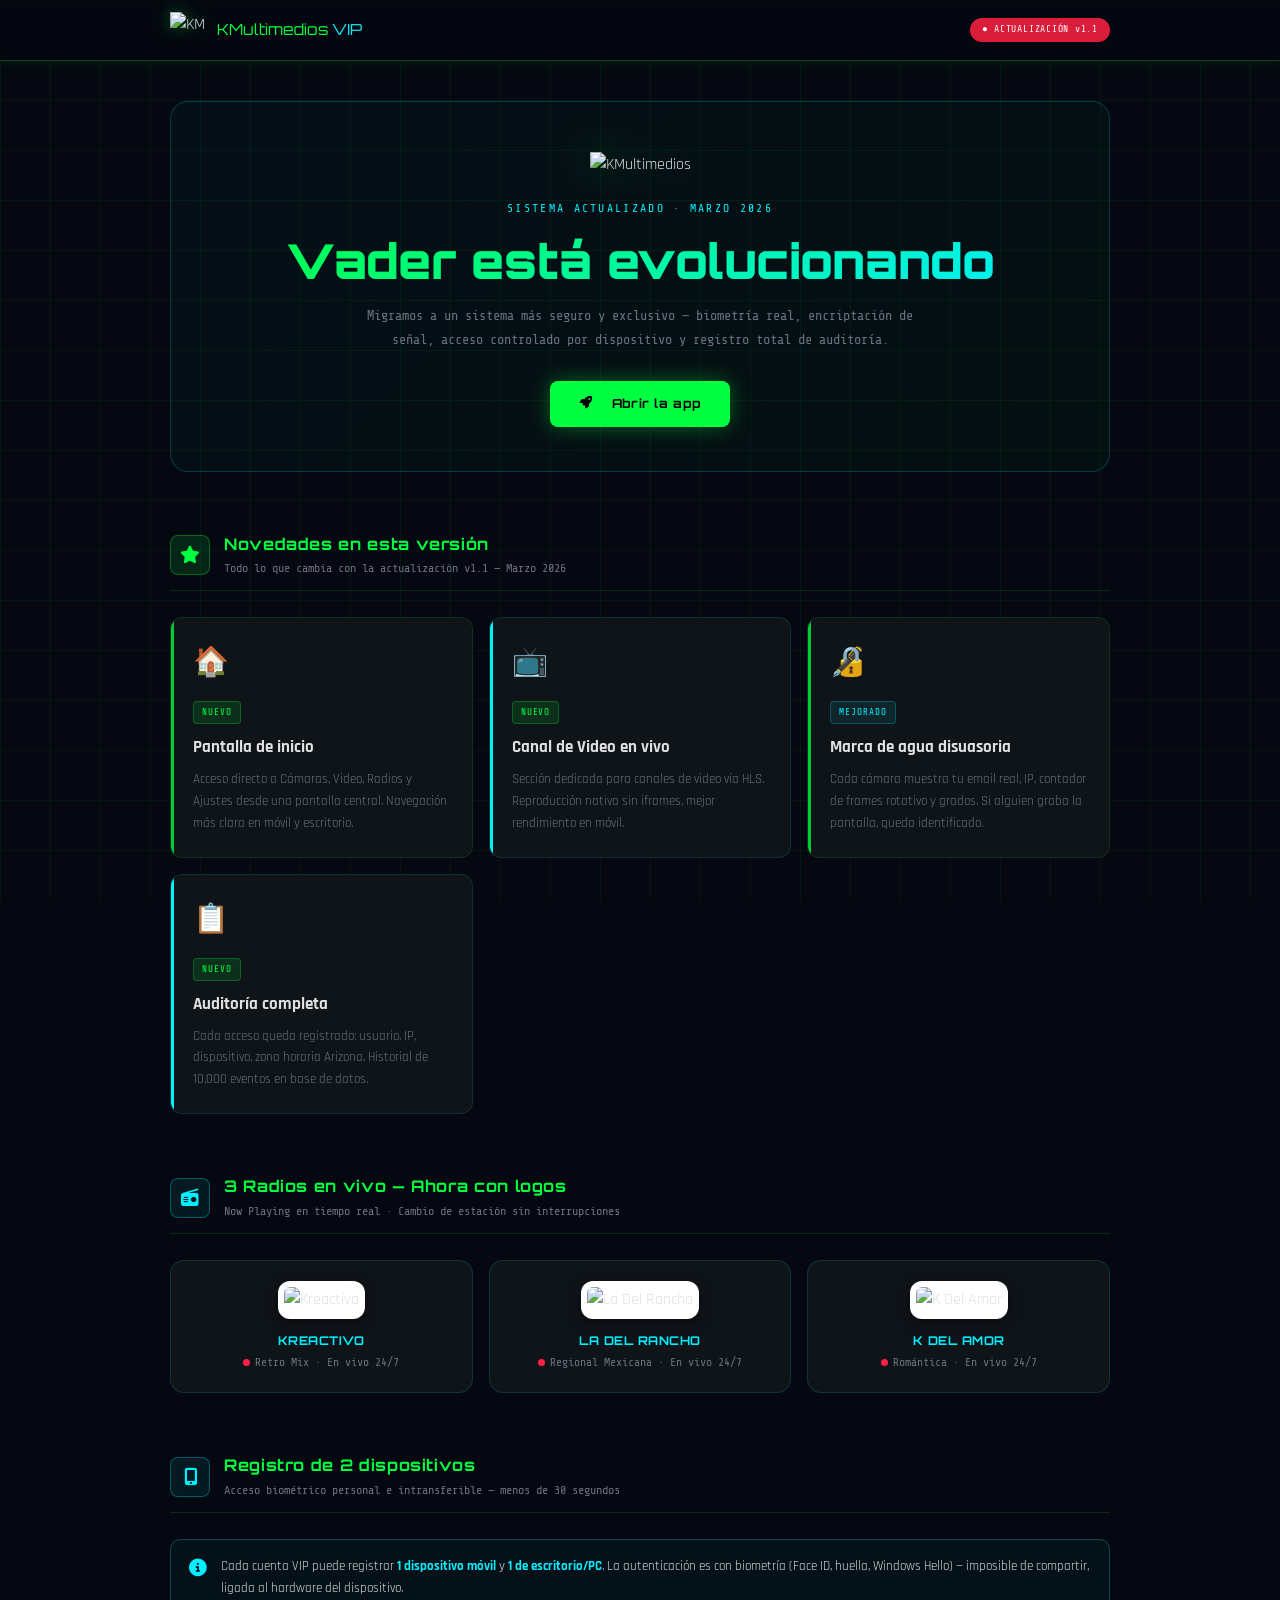
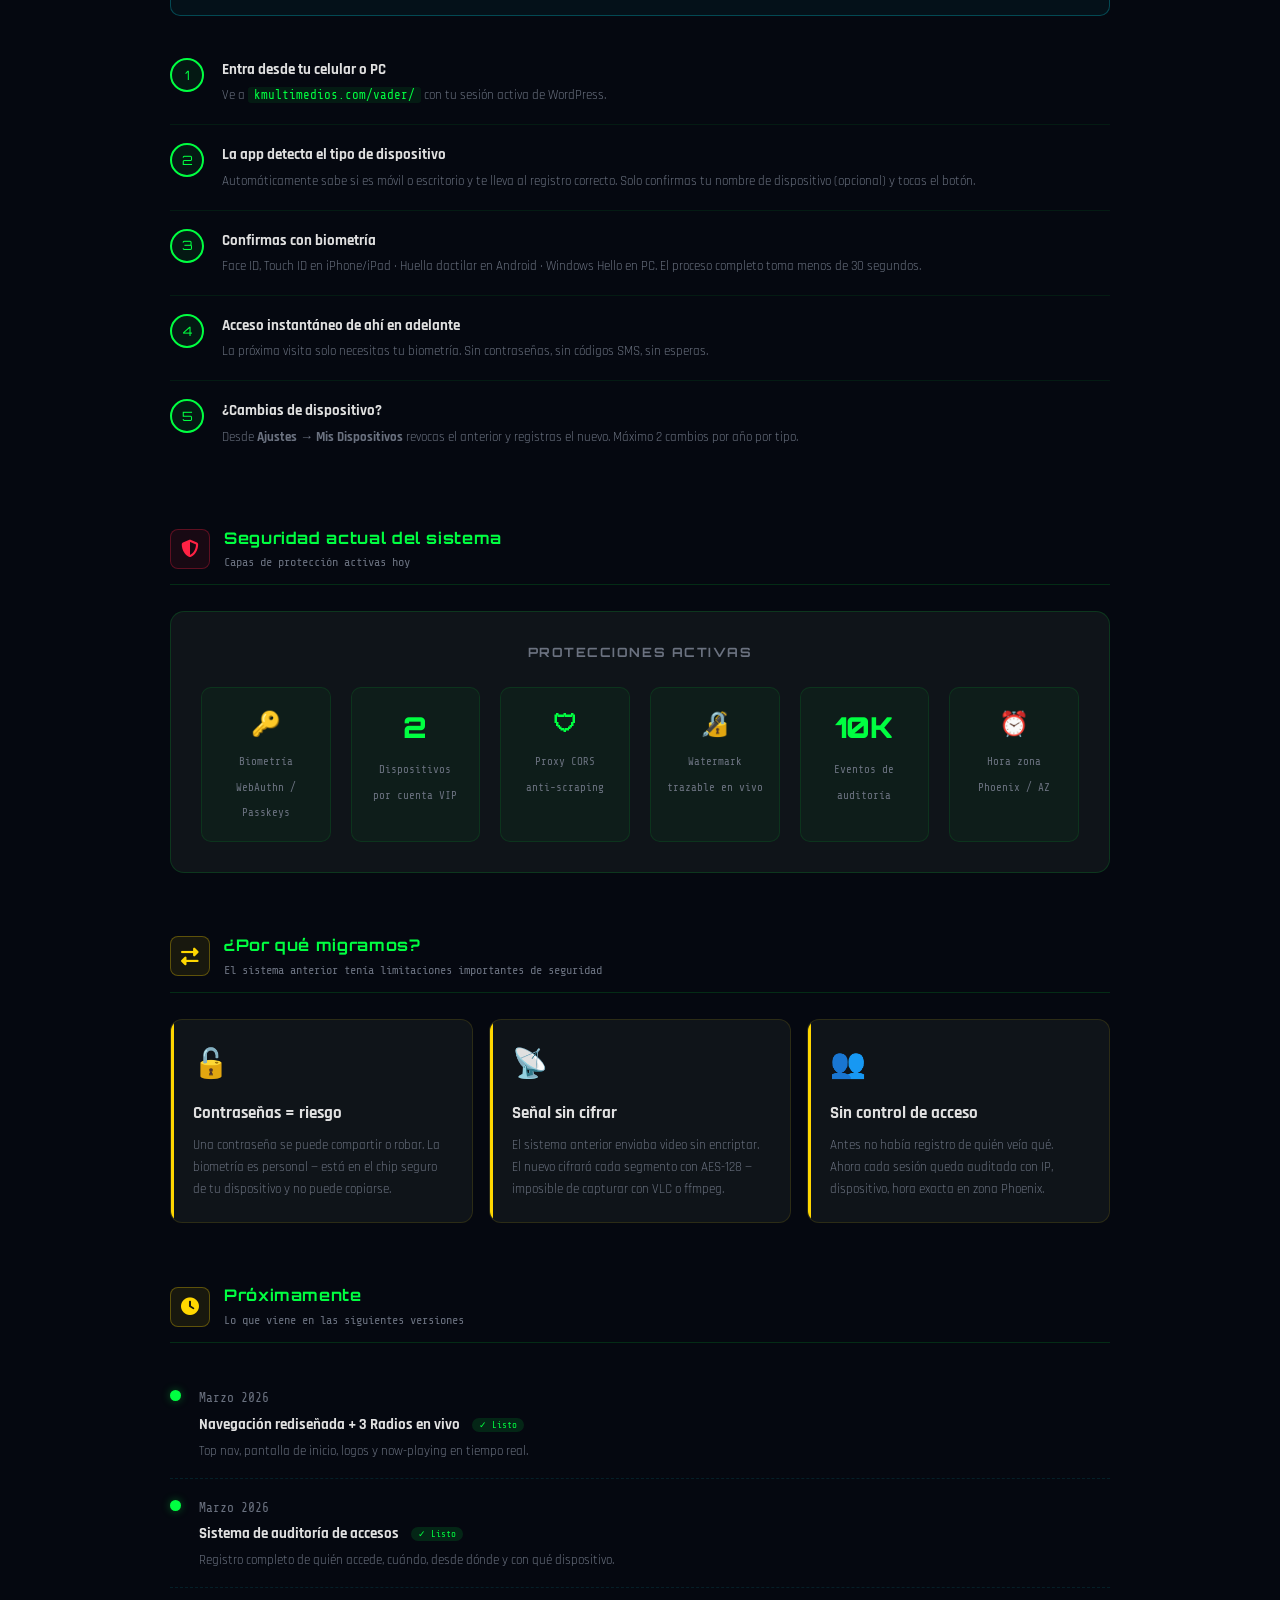
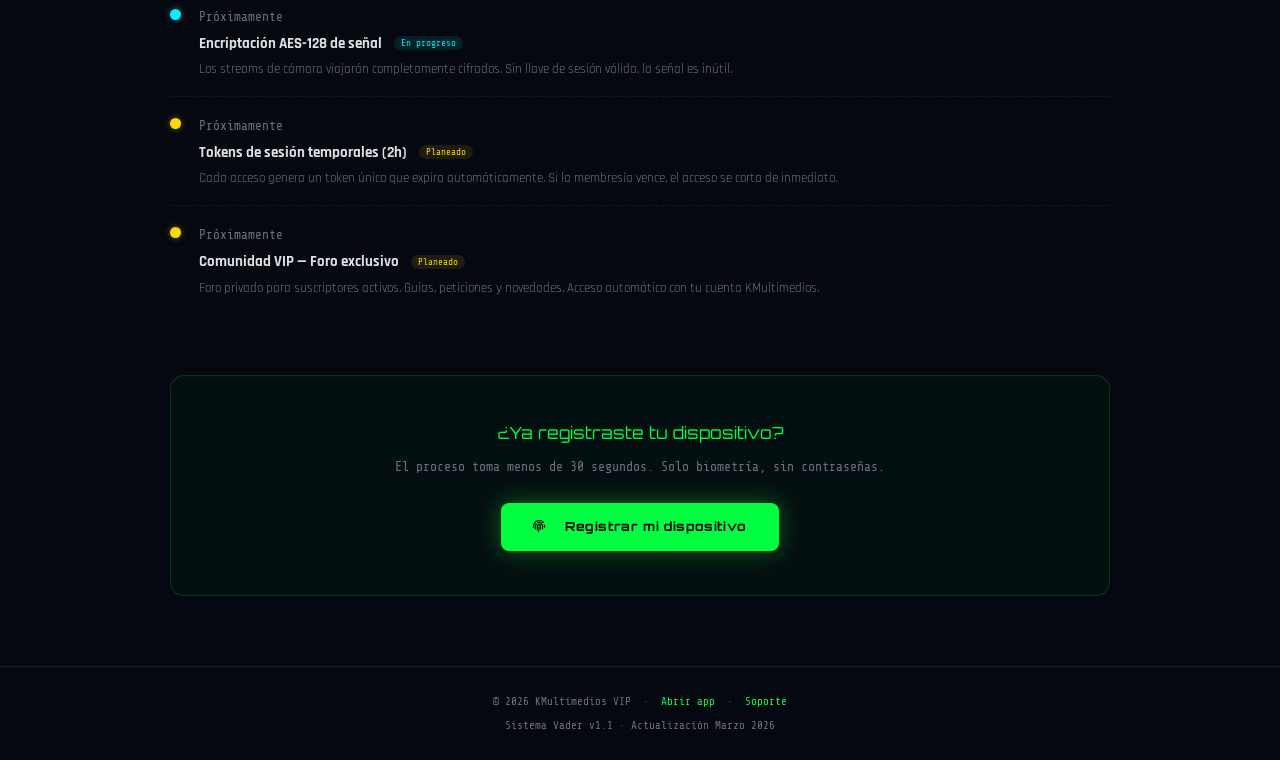
==== vader/novedades.html @ 59bc8af6 "Add: página de novedades Vader v1.1 con imágenes y timeline Co-Authored-By: Claude Sonnet 4.6 <norep" ====
<!DOCTYPE html>
<html lang="es">
<head>
  <meta charset="UTF-8">
  <meta name="viewport" content="width=device-width, initial-scale=1.0">
  <title>Novedades · KMultimedios VIP</title>
  <meta name="robots" content="noindex">
  <link href="https://fonts.googleapis.com/css2?family=Rajdhani:wght@300;400;500;600;700&family=Share+Tech+Mono&family=Orbitron:wght@400;600;700;900&display=swap" rel="stylesheet">
  <link href="https://cdnjs.cloudflare.com/ajax/libs/font-awesome/6.5.0/css/all.min.css" rel="stylesheet">
  <style>
    :root {
      --green:#00ff41;--green-d:#00cc33;--cyan:#00f0ff;
      --red:#ff2244;--gold:#ffd700;
      --dark:#050810;--surface:#0f1419;--surface2:#1a1f2e;
      --text:#e0e0e0;--muted:#6b7280;
      --glow-g:rgba(0,255,65,.35);--glow-c:rgba(0,240,255,.35);
    }
    *{margin:0;padding:0;box-sizing:border-box}
    html{scroll-behavior:smooth}
    body{font-family:'Rajdhani',sans-serif;background:var(--dark);color:var(--text);overflow-x:hidden;line-height:1.6}

    .bg{position:fixed;inset:0;z-index:0;pointer-events:none}
    .bg__grid{position:absolute;inset:0;
      background-image:linear-gradient(rgba(0,255,65,.06) 1px,transparent 1px),
                       linear-gradient(90deg,rgba(0,255,65,.06) 1px,transparent 1px);
      background-size:50px 50px}
    .bg__scan{position:absolute;width:100%;height:2px;
      background:linear-gradient(transparent,var(--green),transparent);
      animation:scan 6s linear infinite}
    @keyframes scan{0%{top:-2px}100%{top:100vh}}

    /* HEADER */
    header{position:sticky;top:0;z-index:100;
      background:rgba(5,8,16,.96);backdrop-filter:blur(20px);
      border-bottom:1px solid rgba(0,255,65,.25);box-shadow:0 0 20px rgba(0,255,65,.1)}
    .header-inner{max-width:980px;margin:0 auto;padding:12px 20px;
      display:flex;align-items:center;gap:12px}
    .header-logo{height:36px;filter:drop-shadow(0 0 8px var(--glow-g))}
    .header-title{font-family:'Orbitron',monospace;font-size:.95rem;color:var(--green)}
    .header-badge{margin-left:auto;background:rgba(255,34,68,.85);color:#fff;
      font-family:'Share Tech Mono',monospace;font-size:.6rem;
      padding:4px 12px;border-radius:20px;letter-spacing:.08em;
      animation:pls 2s ease-in-out infinite}
    @keyframes pls{0%,100%{box-shadow:0 0 8px rgba(255,34,68,.5)}50%{box-shadow:0 0 18px rgba(255,34,68,.8)}}

    main{position:relative;z-index:1;max-width:980px;margin:0 auto;padding:40px 20px 70px}

    /* HERO */
    .hero{text-align:center;padding:50px 24px 44px;margin-bottom:60px;
      border:1px solid rgba(0,240,255,.2);border-radius:18px;
      background:linear-gradient(135deg,rgba(0,240,255,.03),rgba(0,255,65,.03));
      position:relative;overflow:hidden}
    .hero::before{content:'';position:absolute;top:0;left:-100%;width:100%;height:2px;
      background:linear-gradient(90deg,transparent,var(--cyan),transparent);
      animation:beam 3s linear infinite}
    @keyframes beam{to{left:100%}}
    .hero__logo{height:80px;filter:drop-shadow(0 0 20px var(--glow-g));margin-bottom:22px}
    .hero__kicker{font-family:'Share Tech Mono',monospace;font-size:.72rem;
      color:var(--cyan);letter-spacing:.2em;text-transform:uppercase;margin-bottom:14px}
    .hero__title{font-family:'Orbitron',monospace;font-size:clamp(1.8rem,5vw,3rem);
      font-weight:900;background:linear-gradient(135deg,var(--green),var(--cyan));
      -webkit-background-clip:text;-webkit-text-fill-color:transparent;
      background-clip:text;margin-bottom:14px;line-height:1.2}
    .hero__sub{font-family:'Share Tech Mono',monospace;font-size:.85rem;
      color:var(--muted);max-width:560px;margin:0 auto 28px;line-height:1.8}
    .hero__cta{display:inline-flex;align-items:center;gap:10px;
      background:var(--green);color:#000;
      font-family:'Orbitron',monospace;font-size:.78rem;font-weight:700;
      padding:13px 30px;border-radius:8px;text-decoration:none;letter-spacing:.05em;
      transition:all .2s;box-shadow:0 0 22px var(--glow-g)}
    .hero__cta:hover{background:var(--cyan);box-shadow:0 0 30px var(--glow-c);transform:translateY(-2px)}

    /* SECTION TITLE */
    .sh{display:flex;align-items:center;gap:14px;margin-bottom:26px;
      padding-bottom:12px;border-bottom:1px solid rgba(0,255,65,.15)}
    .sh__icon{width:40px;height:40px;border-radius:8px;display:flex;align-items:center;
      justify-content:center;font-size:1.1rem;flex-shrink:0}
    .i-g{background:rgba(0,255,65,.12);border:1px solid rgba(0,255,65,.3);color:var(--green)}
    .i-c{background:rgba(0,240,255,.08);border:1px solid rgba(0,240,255,.3);color:var(--cyan)}
    .i-d{background:rgba(255,215,0,.08);border:1px solid rgba(255,215,0,.3);color:var(--gold)}
    .i-r{background:rgba(255,34,68,.08);border:1px solid rgba(255,34,68,.3);color:var(--red)}
    .sh__info h2{font-family:'Orbitron',monospace;font-size:1rem;color:var(--green);letter-spacing:.04em}
    .sh__info p{font-size:.75rem;color:var(--muted);font-family:'Share Tech Mono',monospace;margin-top:2px}

    /* CARDS */
    .cards{display:grid;gap:16px;margin-bottom:60px}
    .c2{grid-template-columns:repeat(auto-fit,minmax(260px,1fr))}
    .c3{grid-template-columns:repeat(auto-fit,minmax(210px,1fr))}
    .card{background:var(--surface);border:1px solid rgba(0,255,65,.12);
      border-radius:12px;padding:22px;transition:all .2s;position:relative;overflow:hidden}
    .card:hover{border-color:rgba(0,255,65,.35);transform:translateY(-3px);box-shadow:0 8px 28px rgba(0,255,65,.08)}
    .card.c-cyan{border-color:rgba(0,240,255,.12)}
    .card.c-cyan:hover{border-color:rgba(0,240,255,.4);box-shadow:0 8px 28px rgba(0,240,255,.08)}
    .card.c-gold{border-color:rgba(255,215,0,.12)}
    .card.c-gold:hover{border-color:rgba(255,215,0,.4);box-shadow:0 8px 28px rgba(255,215,0,.06)}
    .card__bar{position:absolute;top:0;left:0;width:3px;height:100%;background:var(--green-d)}
    .c-cyan .card__bar{background:var(--cyan)}
    .c-gold .card__bar{background:var(--gold)}
    .card__img{width:56px;height:56px;border-radius:10px;object-fit:contain;
      background:#fff;padding:4px;margin-bottom:14px}
    .card__icon{font-size:1.8rem;margin-bottom:12px}
    .tag{display:inline-block;font-family:'Share Tech Mono',monospace;font-size:.58rem;
      letter-spacing:.1em;text-transform:uppercase;padding:3px 8px;border-radius:4px;margin-bottom:10px}
    .tag-n{background:rgba(0,255,65,.12);color:var(--green);border:1px solid rgba(0,255,65,.25)}
    .tag-u{background:rgba(0,240,255,.08);color:var(--cyan);border:1px solid rgba(0,240,255,.25)}
    .tag-s{background:rgba(255,215,0,.08);color:var(--gold);border:1px solid rgba(255,215,0,.25)}
    .card h3{font-size:1.05rem;font-weight:700;color:var(--text);margin-bottom:8px}
    .card p{font-size:.83rem;color:var(--muted);line-height:1.65}

    /* RADIOS SHOWCASE */
    .radio-showcase{display:grid;grid-template-columns:repeat(3,1fr);gap:16px;margin-bottom:60px}
    .radio-card{background:var(--surface);border:1px solid rgba(0,240,255,.15);
      border-radius:14px;padding:20px;text-align:center;transition:all .2s}
    .radio-card:hover{border-color:var(--cyan);box-shadow:0 0 24px rgba(0,240,255,.12);transform:translateY(-3px)}
    .radio-card img{width:80px;height:80px;border-radius:12px;object-fit:contain;
      background:#fff;padding:6px;margin-bottom:12px;
      box-shadow:0 4px 14px rgba(0,0,0,.4)}
    .radio-card h3{font-family:'Orbitron',monospace;font-size:.75rem;color:var(--cyan);
      letter-spacing:.04em;margin-bottom:4px}
    .radio-card p{font-size:.72rem;color:var(--muted);font-family:'Share Tech Mono',monospace}
    .radio-card .live-dot{display:inline-block;width:7px;height:7px;border-radius:50%;
      background:var(--red);margin-right:5px;animation:blink 1.2s infinite}
    @keyframes blink{0%,100%{opacity:1}50%{opacity:.3}}
    @media(max-width:500px){.radio-showcase{grid-template-columns:1fr}}

    /* DEVICE STEPS */
    .steps{display:flex;flex-direction:column;gap:0;margin-bottom:60px}
    .step{display:flex;gap:18px;padding:18px 0;border-bottom:1px solid rgba(0,255,65,.08)}
    .step:last-child{border-bottom:none}
    .step__num{width:34px;height:34px;border-radius:50%;border:2px solid var(--green);
      display:flex;align-items:center;justify-content:center;flex-shrink:0;
      font-family:'Orbitron',monospace;font-size:.8rem;color:var(--green);
      background:rgba(0,255,65,.07)}
    .step h4{font-size:.95rem;font-weight:700;color:var(--text);margin-bottom:3px}
    .step p{font-size:.82rem;color:var(--muted);line-height:1.6}
    .step code{font-family:'Share Tech Mono',monospace;font-size:.78rem;
      background:rgba(0,255,65,.08);color:var(--green);padding:1px 6px;border-radius:3px}

    /* SECURITY SCORE */
    .score{background:var(--surface);border:1px solid rgba(0,255,65,.15);
      border-radius:14px;padding:30px;margin-bottom:60px}
    .score h3{font-family:'Orbitron',monospace;font-size:.8rem;color:var(--muted);
      letter-spacing:.12em;text-transform:uppercase;text-align:center;margin-bottom:24px}
    .score-grid{display:grid;grid-template-columns:repeat(auto-fit,minmax(120px,1fr));gap:20px}
    .score-item{text-align:center;padding:16px 8px;border-radius:10px;
      background:rgba(0,255,65,.04);border:1px solid rgba(0,255,65,.1)}
    .score-item .num{font-family:'Orbitron',monospace;font-size:1.8rem;
      font-weight:900;color:var(--green);display:block;margin-bottom:6px}
    .score-item .lbl{font-size:.68rem;color:var(--muted);font-family:'Share Tech Mono',monospace;line-height:1.5}

    /* TIMELINE */
    .timeline{margin-bottom:60px}
    .tl{display:flex;gap:18px;padding:16px 0;border-bottom:1px dashed rgba(0,240,255,.1)}
    .tl:last-child{border-bottom:none}
    .tl-dot{width:11px;height:11px;border-radius:50%;flex-shrink:0;margin-top:5px}
    .dot-done{background:var(--green);box-shadow:0 0 8px var(--glow-g)}
    .dot-wip{background:var(--cyan);box-shadow:0 0 8px var(--glow-c)}
    .dot-plan{background:var(--gold);box-shadow:0 0 6px rgba(255,215,0,.4)}
    .dot-fut{background:var(--muted);opacity:.35}
    .tl-date{font-family:'Share Tech Mono',monospace;font-size:.63rem;color:var(--muted);margin-bottom:3px}
    .tl-body h4{font-size:.95rem;font-weight:700;color:var(--text);margin-bottom:3px;display:inline}
    .tl-body p{font-size:.8rem;color:var(--muted);line-height:1.55;margin-top:4px}
    .tl-st{font-family:'Share Tech Mono',monospace;font-size:.58rem;padding:2px 7px;
      border-radius:10px;margin-left:8px;vertical-align:middle}
    .st-done{background:rgba(0,255,65,.12);color:var(--green)}
    .st-wip{background:rgba(0,240,255,.1);color:var(--cyan)}
    .st-plan{background:rgba(255,215,0,.1);color:var(--gold)}

    /* ALERT */
    .alert{display:flex;gap:14px;padding:16px 18px;border-radius:10px;margin-bottom:24px;
      border:1px solid rgba(0,240,255,.25);background:rgba(0,240,255,.04)}
    .alert i{color:var(--cyan);font-size:1.1rem;flex-shrink:0;margin-top:3px}
    .alert p{font-size:.84rem;color:var(--text);line-height:1.6}
    .alert strong{color:var(--cyan)}

    /* CTA BOX */
    .cta-box{text-align:center;padding:44px 24px;
      background:rgba(0,255,65,.03);border:1px solid rgba(0,255,65,.18);border-radius:14px}
    .cta-box p{font-family:'Orbitron',monospace;font-size:1.05rem;color:var(--green);margin-bottom:10px}
    .cta-box .sub{font-size:.85rem;color:var(--muted);margin-bottom:26px;
      font-family:'Share Tech Mono',monospace;font-size:.82rem}
    .btn-cta{display:inline-flex;align-items:center;gap:10px;
      background:var(--green);color:#000;font-family:'Orbitron',monospace;
      font-size:.78rem;font-weight:700;padding:14px 32px;border-radius:8px;
      text-decoration:none;letter-spacing:.05em;
      box-shadow:0 0 25px var(--glow-g);transition:all .2s}
    .btn-cta:hover{background:var(--cyan);box-shadow:0 0 30px var(--glow-c);transform:translateY(-2px)}

    footer{position:relative;z-index:1;border-top:1px solid rgba(0,255,65,.12);
      padding:26px 20px;text-align:center}
    footer p{font-family:'Share Tech Mono',monospace;font-size:.68rem;color:var(--muted)}
    footer a{color:var(--green);text-decoration:none}
    footer a:hover{color:var(--cyan)}

    @media(max-width:600px){
      .hero__logo{height:60px}
      .score-grid{grid-template-columns:repeat(2,1fr)}
    }
  </style>
</head>
<body>

<div class="bg"><div class="bg__grid"></div><div class="bg__scan"></div></div>

<header>
  <div class="header-inner">
    <img src="https://kmultimedios.com/logosk/kmultimedios.png" alt="KM" class="header-logo">
    <span class="header-title">KMultimedios <span style="color:var(--cyan)">VIP</span></span>
    <span class="header-badge">● ACTUALIZACIÓN v1.1</span>
  </div>
</header>

<main>

  <!-- HERO -->
  <section class="hero">
    <img src="https://kmultimedios.com/logosk/kmultimedios.png" alt="KMultimedios" class="hero__logo">
    <p class="hero__kicker">Sistema actualizado · Marzo 2026</p>
    <h1 class="hero__title">Vader está evolucionando</h1>
    <p class="hero__sub">
      Migramos a un sistema más seguro y exclusivo — biometría real, encriptación de señal,
      acceso controlado por dispositivo y registro total de auditoría.
    </p>
    <a href="/vader/" class="hero__cta">
      <i class="fas fa-rocket"></i>&nbsp; Abrir la app
    </a>
  </section>

  <!-- QUÉ HAY NUEVO -->
  <div class="sh">
    <div class="sh__icon i-g"><i class="fas fa-star"></i></div>
    <div class="sh__info">
      <h2>Novedades en esta versión</h2>
      <p>Todo lo que cambia con la actualización v1.1 — Marzo 2026</p>
    </div>
  </div>

  <div class="cards c2">
    <div class="card">
      <div class="card__bar"></div>
      <div class="card__icon">🏠</div>
      <span class="tag tag-n">Nuevo</span>
      <h3>Pantalla de inicio</h3>
      <p>Acceso directo a Cámaras, Video, Radios y Ajustes desde una pantalla central. Navegación más clara en móvil y escritorio.</p>
    </div>
    <div class="card c-cyan">
      <div class="card__bar"></div>
      <div class="card__icon">📺</div>
      <span class="tag tag-n">Nuevo</span>
      <h3>Canal de Video en vivo</h3>
      <p>Sección dedicada para canales de video vía HLS. Reproducción nativa sin iframes, mejor rendimiento en móvil.</p>
    </div>
    <div class="card">
      <div class="card__bar"></div>
      <div class="card__icon">🔏</div>
      <span class="tag tag-u">Mejorado</span>
      <h3>Marca de agua disuasoria</h3>
      <p>Cada cámara muestra tu email real, IP, contador de frames rotativo y grados. Si alguien graba la pantalla, queda identificado.</p>
    </div>
    <div class="card c-cyan">
      <div class="card__bar"></div>
      <div class="card__icon">📋</div>
      <span class="tag tag-n">Nuevo</span>
      <h3>Auditoría completa</h3>
      <p>Cada acceso queda registrado: usuario, IP, dispositivo, zona horaria Arizona. Historial de 10,000 eventos en base de datos.</p>
    </div>
  </div>

  <!-- RADIOS -->
  <div class="sh">
    <div class="sh__icon i-c"><i class="fas fa-radio"></i></div>
    <div class="sh__info">
      <h2>3 Radios en vivo — Ahora con logos</h2>
      <p>Now Playing en tiempo real · Cambio de estación sin interrupciones</p>
    </div>
  </div>

  <div class="radio-showcase">
    <div class="radio-card">
      <img src="https://kmultimedios.com/logosk/kreactivo.png" alt="Kreactivo">
      <h3>KREACTIVO</h3>
      <p><span class="live-dot"></span>Retro Mix · En vivo 24/7</p>
    </div>
    <div class="radio-card">
      <img src="https://kmultimedios.com/logosk/ladelrancho.png" alt="La Del Rancho">
      <h3>LA DEL RANCHO</h3>
      <p><span class="live-dot"></span>Regional Mexicana · En vivo 24/7</p>
    </div>
    <div class="radio-card">
      <img src="https://kmultimedios.com/logosk/kdelamor.png" alt="K Del Amor">
      <h3>K DEL AMOR</h3>
      <p><span class="live-dot"></span>Romántica · En vivo 24/7</p>
    </div>
  </div>

  <!-- DISPOSITIVOS -->
  <div class="sh">
    <div class="sh__icon i-c"><i class="fas fa-mobile-alt"></i></div>
    <div class="sh__info">
      <h2>Registro de 2 dispositivos</h2>
      <p>Acceso biométrico personal e intransferible — menos de 30 segundos</p>
    </div>
  </div>

  <div class="alert">
    <i class="fas fa-info-circle"></i>
    <p>Cada cuenta VIP puede registrar <strong>1 dispositivo móvil</strong> y <strong>1 de escritorio/PC</strong>. La autenticación es con biometría (Face ID, huella, Windows Hello) — imposible de compartir, ligada al hardware del dispositivo.</p>
  </div>

  <div class="steps">
    <div class="step">
      <div class="step__num">1</div>
      <div>
        <h4>Entra desde tu celular o PC</h4>
        <p>Ve a <code>kmultimedios.com/vader/</code> con tu sesión activa de WordPress.</p>
      </div>
    </div>
    <div class="step">
      <div class="step__num">2</div>
      <div>
        <h4>La app detecta el tipo de dispositivo</h4>
        <p>Automáticamente sabe si es móvil o escritorio y te lleva al registro correcto. Solo confirmas tu nombre de dispositivo (opcional) y tocas el botón.</p>
      </div>
    </div>
    <div class="step">
      <div class="step__num">3</div>
      <div>
        <h4>Confirmas con biometría</h4>
        <p>Face ID, Touch ID en iPhone/iPad · Huella dactilar en Android · Windows Hello en PC. El proceso completo toma menos de 30 segundos.</p>
      </div>
    </div>
    <div class="step">
      <div class="step__num">4</div>
      <div>
        <h4>Acceso instantáneo de ahí en adelante</h4>
        <p>La próxima visita solo necesitas tu biometría. Sin contraseñas, sin códigos SMS, sin esperas.</p>
      </div>
    </div>
    <div class="step">
      <div class="step__num">5</div>
      <div>
        <h4>¿Cambias de dispositivo?</h4>
        <p>Desde <strong>Ajustes → Mis Dispositivos</strong> revocas el anterior y registras el nuevo. Máximo 2 cambios por año por tipo.</p>
      </div>
    </div>
  </div>

  <!-- SEGURIDAD -->
  <div class="sh">
    <div class="sh__icon i-r"><i class="fas fa-shield-alt"></i></div>
    <div class="sh__info">
      <h2>Seguridad actual del sistema</h2>
      <p>Capas de protección activas hoy</p>
    </div>
  </div>

  <div class="score">
    <h3>Protecciones activas</h3>
    <div class="score-grid">
      <div class="score-item">
        <span class="num" style="font-size:1.5rem">🔑</span>
        <span class="lbl">Biometría<br>WebAuthn / Passkeys</span>
      </div>
      <div class="score-item">
        <span class="num">2</span>
        <span class="lbl">Dispositivos<br>por cuenta VIP</span>
      </div>
      <div class="score-item">
        <span class="num" style="font-size:1.5rem">🛡</span>
        <span class="lbl">Proxy CORS<br>anti-scraping</span>
      </div>
      <div class="score-item">
        <span class="num" style="font-size:1.5rem">🔏</span>
        <span class="lbl">Watermark<br>trazable en vivo</span>
      </div>
      <div class="score-item">
        <span class="num">10K</span>
        <span class="lbl">Eventos de<br>auditoría</span>
      </div>
      <div class="score-item">
        <span class="num" style="font-size:1.5rem">⏰</span>
        <span class="lbl">Hora zona<br>Phoenix / AZ</span>
      </div>
    </div>
  </div>

  <!-- POR QUÉ MIGRAMOS -->
  <div class="sh">
    <div class="sh__icon i-d"><i class="fas fa-exchange-alt"></i></div>
    <div class="sh__info">
      <h2>¿Por qué migramos?</h2>
      <p>El sistema anterior tenía limitaciones importantes de seguridad</p>
    </div>
  </div>

  <div class="cards c3">
    <div class="card c-gold">
      <div class="card__bar"></div>
      <div class="card__icon">🔓</div>
      <h3>Contraseñas = riesgo</h3>
      <p>Una contraseña se puede compartir o robar. La biometría es personal — está en el chip seguro de tu dispositivo y no puede copiarse.</p>
    </div>
    <div class="card c-gold">
      <div class="card__bar"></div>
      <div class="card__icon">📡</div>
      <h3>Señal sin cifrar</h3>
      <p>El sistema anterior enviaba video sin encriptar. El nuevo cifrará cada segmento con AES-128 — imposible de capturar con VLC o ffmpeg.</p>
    </div>
    <div class="card c-gold">
      <div class="card__bar"></div>
      <div class="card__icon">👥</div>
      <h3>Sin control de acceso</h3>
      <p>Antes no había registro de quién veía qué. Ahora cada sesión queda auditada con IP, dispositivo, hora exacta en zona Phoenix.</p>
    </div>
  </div>

  <!-- PRÓXIMAMENTE -->
  <div class="sh">
    <div class="sh__icon i-d"><i class="fas fa-clock"></i></div>
    <div class="sh__info">
      <h2>Próximamente</h2>
      <p>Lo que viene en las siguientes versiones</p>
    </div>
  </div>

  <div class="timeline">
    <div class="tl">
      <div class="tl-dot dot-done"></div>
      <div class="tl-body">
        <p class="tl-date">Marzo 2026</p>
        <h4>Navegación rediseñada + 3 Radios en vivo</h4>
        <span class="tl-st st-done">✓ Listo</span>
        <p>Top nav, pantalla de inicio, logos y now-playing en tiempo real.</p>
      </div>
    </div>
    <div class="tl">
      <div class="tl-dot dot-done"></div>
      <div class="tl-body">
        <p class="tl-date">Marzo 2026</p>
        <h4>Sistema de auditoría de accesos</h4>
        <span class="tl-st st-done">✓ Listo</span>
        <p>Registro completo de quién accede, cuándo, desde dónde y con qué dispositivo.</p>
      </div>
    </div>
    <div class="tl">
      <div class="tl-dot dot-wip"></div>
      <div class="tl-body">
        <p class="tl-date">Próximamente</p>
        <h4>Encriptación AES-128 de señal</h4>
        <span class="tl-st st-wip">En progreso</span>
        <p>Los streams de cámara viajarán completamente cifrados. Sin llave de sesión válida, la señal es inútil.</p>
      </div>
    </div>
    <div class="tl">
      <div class="tl-dot dot-plan"></div>
      <div class="tl-body">
        <p class="tl-date">Próximamente</p>
        <h4>Tokens de sesión temporales (2h)</h4>
        <span class="tl-st st-plan">Planeado</span>
        <p>Cada acceso genera un token único que expira automáticamente. Si la membresía vence, el acceso se corta de inmediato.</p>
      </div>
    </div>
    <div class="tl">
      <div class="tl-dot dot-plan"></div>
      <div class="tl-body">
        <p class="tl-date">Próximamente</p>
        <h4>Comunidad VIP — Foro exclusivo</h4>
        <span class="tl-st st-plan">Planeado</span>
        <p>Foro privado para suscriptores activos. Guías, peticiones y novedades. Acceso automático con tu cuenta KMultimedios.</p>
      </div>
    </div>
  </div>

  <!-- CTA -->
  <div class="cta-box">
    <p>¿Ya registraste tu dispositivo?</p>
    <p class="sub">El proceso toma menos de 30 segundos. Solo biometría, sin contraseñas.</p>
    <a href="/vader/" class="btn-cta">
      <i class="fas fa-fingerprint"></i>&nbsp; Registrar mi dispositivo
    </a>
  </div>

</main>

<footer>
  <p>© 2026 KMultimedios VIP &nbsp;·&nbsp; <a href="/vader/">Abrir app</a> &nbsp;·&nbsp; <a href="https://kmultimedios.com/contacto/">Soporte</a></p>
  <p style="margin-top:6px">Sistema Vader v1.1 · Actualización Marzo 2026</p>
</footer>

</body>
</html>
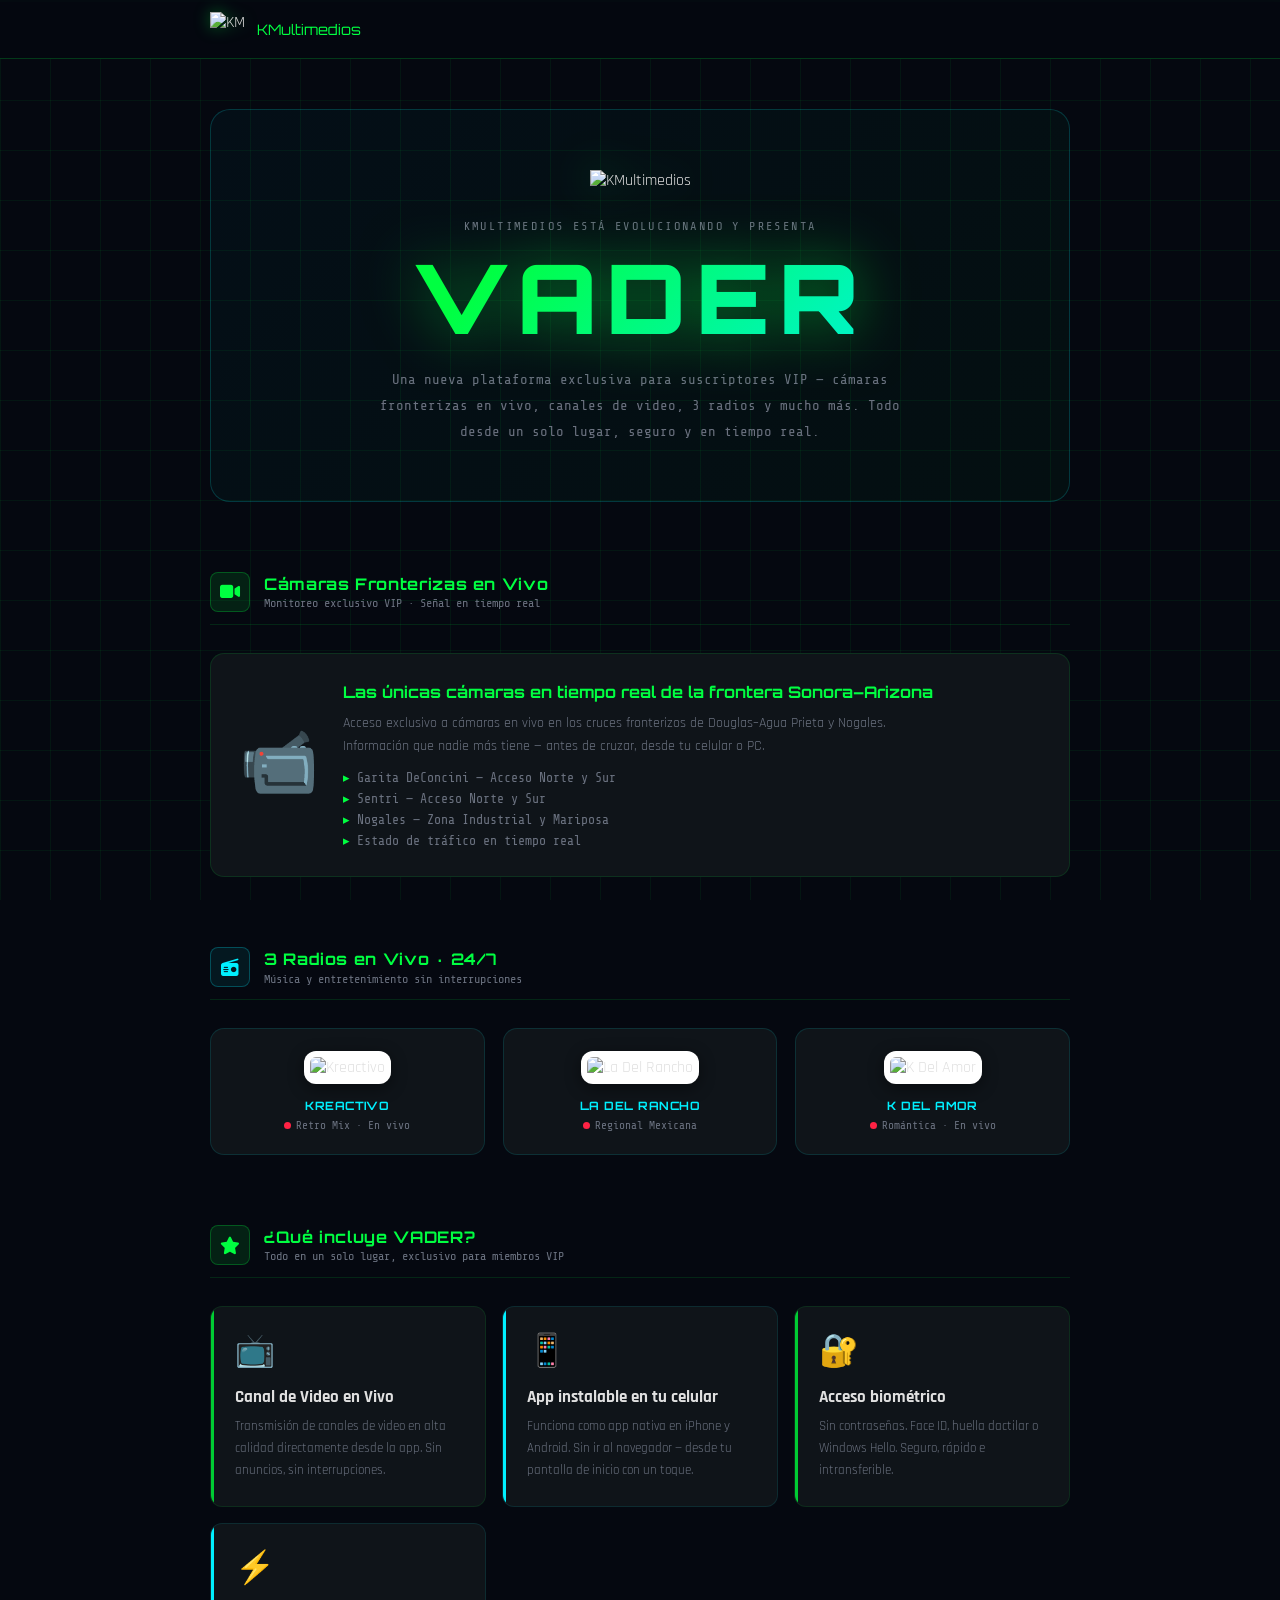
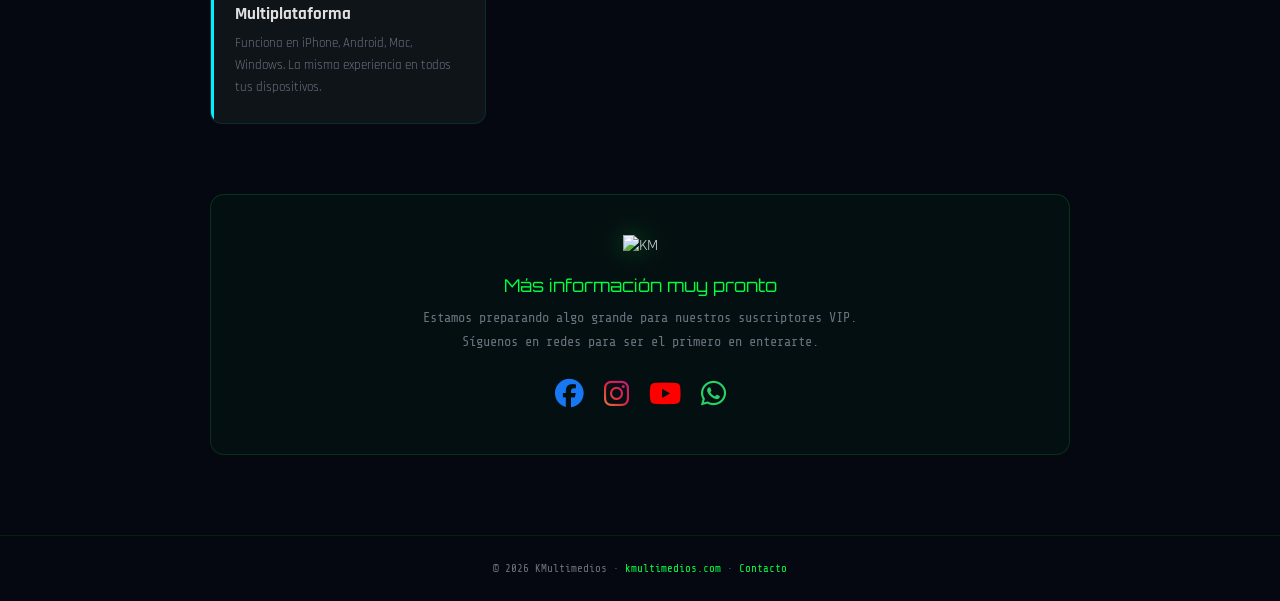
==== commit fcb0c51a: "Update novedades: teaser público sin próximamente ni registro Co-Authored-By: Claude Sonnet 4.6 <nor" ====
--- a/vader/novedades.html
+++ b/vader/novedades.html
@@ -3,22 +3,21 @@
 <head>
   <meta charset="UTF-8">
   <meta name="viewport" content="width=device-width, initial-scale=1.0">
-  <title>Novedades · KMultimedios VIP</title>
+  <title>KMultimedios presenta VADER</title>
   <meta name="robots" content="noindex">
-  <link href="https://fonts.googleapis.com/css2?family=Rajdhani:wght@300;400;500;600;700&family=Share+Tech+Mono&family=Orbitron:wght@400;600;700;900&display=swap" rel="stylesheet">
+  <link href="https://fonts.googleapis.com/css2?family=Rajdhani:wght@400;600;700&family=Share+Tech+Mono&family=Orbitron:wght@400;600;700;900&display=swap" rel="stylesheet">
   <link href="https://cdnjs.cloudflare.com/ajax/libs/font-awesome/6.5.0/css/all.min.css" rel="stylesheet">
   <style>
-    :root {
+    :root{
       --green:#00ff41;--green-d:#00cc33;--cyan:#00f0ff;
-      --red:#ff2244;--gold:#ffd700;
-      --dark:#050810;--surface:#0f1419;--surface2:#1a1f2e;
-      --text:#e0e0e0;--muted:#6b7280;
+      --dark:#050810;--surface:#0f1419;--text:#e0e0e0;--muted:#6b7280;
       --glow-g:rgba(0,255,65,.35);--glow-c:rgba(0,240,255,.35);
     }
     *{margin:0;padding:0;box-sizing:border-box}
     html{scroll-behavior:smooth}
-    body{font-family:'Rajdhani',sans-serif;background:var(--dark);color:var(--text);overflow-x:hidden;line-height:1.6}
-
+    body{font-family:'Rajdhani',sans-serif;background:var(--dark);color:var(--text);overflow-x:hidden}
+
+    /* BG */
     .bg{position:fixed;inset:0;z-index:0;pointer-events:none}
     .bg__grid{position:absolute;inset:0;
       background-image:linear-gradient(rgba(0,255,65,.06) 1px,transparent 1px),
@@ -32,170 +31,97 @@
     /* HEADER */
     header{position:sticky;top:0;z-index:100;
       background:rgba(5,8,16,.96);backdrop-filter:blur(20px);
-      border-bottom:1px solid rgba(0,255,65,.25);box-shadow:0 0 20px rgba(0,255,65,.1)}
-    .header-inner{max-width:980px;margin:0 auto;padding:12px 20px;
+      border-bottom:1px solid rgba(0,255,65,.2)}
+    .header-inner{max-width:900px;margin:0 auto;padding:12px 20px;
       display:flex;align-items:center;gap:12px}
-    .header-logo{height:36px;filter:drop-shadow(0 0 8px var(--glow-g))}
-    .header-title{font-family:'Orbitron',monospace;font-size:.95rem;color:var(--green)}
-    .header-badge{margin-left:auto;background:rgba(255,34,68,.85);color:#fff;
-      font-family:'Share Tech Mono',monospace;font-size:.6rem;
-      padding:4px 12px;border-radius:20px;letter-spacing:.08em;
-      animation:pls 2s ease-in-out infinite}
-    @keyframes pls{0%,100%{box-shadow:0 0 8px rgba(255,34,68,.5)}50%{box-shadow:0 0 18px rgba(255,34,68,.8)}}
-
-    main{position:relative;z-index:1;max-width:980px;margin:0 auto;padding:40px 20px 70px}
+    .header-logo{height:34px;filter:drop-shadow(0 0 8px var(--glow-g))}
+    .header-name{font-family:'Orbitron',monospace;font-size:.9rem;color:var(--green)}
+
+    main{position:relative;z-index:1;max-width:900px;margin:0 auto;padding:50px 20px 80px}
 
     /* HERO */
-    .hero{text-align:center;padding:50px 24px 44px;margin-bottom:60px;
-      border:1px solid rgba(0,240,255,.2);border-radius:18px;
+    .hero{text-align:center;padding:60px 24px 56px;margin-bottom:70px;
+      border:1px solid rgba(0,240,255,.18);border-radius:20px;
       background:linear-gradient(135deg,rgba(0,240,255,.03),rgba(0,255,65,.03));
       position:relative;overflow:hidden}
     .hero::before{content:'';position:absolute;top:0;left:-100%;width:100%;height:2px;
       background:linear-gradient(90deg,transparent,var(--cyan),transparent);
-      animation:beam 3s linear infinite}
+      animation:beam 3.5s linear infinite}
     @keyframes beam{to{left:100%}}
-    .hero__logo{height:80px;filter:drop-shadow(0 0 20px var(--glow-g));margin-bottom:22px}
-    .hero__kicker{font-family:'Share Tech Mono',monospace;font-size:.72rem;
-      color:var(--cyan);letter-spacing:.2em;text-transform:uppercase;margin-bottom:14px}
-    .hero__title{font-family:'Orbitron',monospace;font-size:clamp(1.8rem,5vw,3rem);
-      font-weight:900;background:linear-gradient(135deg,var(--green),var(--cyan));
+    .hero__logo{height:90px;filter:drop-shadow(0 0 22px var(--glow-g));margin-bottom:28px}
+    .hero__pre{font-family:'Share Tech Mono',monospace;font-size:.75rem;
+      color:var(--muted);letter-spacing:.2em;text-transform:uppercase;margin-bottom:16px}
+    .hero__title{font-family:'Orbitron',monospace;font-size:clamp(1.6rem,5vw,2.8rem);
+      font-weight:900;color:var(--text);line-height:1.2;margin-bottom:10px}
+    .hero__vader{font-family:'Orbitron',monospace;font-size:clamp(3rem,10vw,6rem);
+      font-weight:900;background:linear-gradient(135deg,var(--green) 30%,var(--cyan));
       -webkit-background-clip:text;-webkit-text-fill-color:transparent;
-      background-clip:text;margin-bottom:14px;line-height:1.2}
-    .hero__sub{font-family:'Share Tech Mono',monospace;font-size:.85rem;
-      color:var(--muted);max-width:560px;margin:0 auto 28px;line-height:1.8}
-    .hero__cta{display:inline-flex;align-items:center;gap:10px;
-      background:var(--green);color:#000;
-      font-family:'Orbitron',monospace;font-size:.78rem;font-weight:700;
-      padding:13px 30px;border-radius:8px;text-decoration:none;letter-spacing:.05em;
-      transition:all .2s;box-shadow:0 0 22px var(--glow-g)}
-    .hero__cta:hover{background:var(--cyan);box-shadow:0 0 30px var(--glow-c);transform:translateY(-2px)}
+      background-clip:text;letter-spacing:.1em;line-height:1;
+      text-shadow:none;filter:drop-shadow(0 0 30px rgba(0,255,65,.5))}
+    .hero__sub{font-family:'Share Tech Mono',monospace;font-size:.88rem;
+      color:var(--muted);max-width:520px;margin:22px auto 0;line-height:1.85}
 
     /* SECTION TITLE */
-    .sh{display:flex;align-items:center;gap:14px;margin-bottom:26px;
-      padding-bottom:12px;border-bottom:1px solid rgba(0,255,65,.15)}
+    .sh{display:flex;align-items:center;gap:14px;margin-bottom:28px;
+      padding-bottom:12px;border-bottom:1px solid rgba(0,255,65,.12)}
     .sh__icon{width:40px;height:40px;border-radius:8px;display:flex;align-items:center;
       justify-content:center;font-size:1.1rem;flex-shrink:0}
-    .i-g{background:rgba(0,255,65,.12);border:1px solid rgba(0,255,65,.3);color:var(--green)}
-    .i-c{background:rgba(0,240,255,.08);border:1px solid rgba(0,240,255,.3);color:var(--cyan)}
-    .i-d{background:rgba(255,215,0,.08);border:1px solid rgba(255,215,0,.3);color:var(--gold)}
-    .i-r{background:rgba(255,34,68,.08);border:1px solid rgba(255,34,68,.3);color:var(--red)}
+    .i-g{background:rgba(0,255,65,.1);border:1px solid rgba(0,255,65,.25);color:var(--green)}
+    .i-c{background:rgba(0,240,255,.07);border:1px solid rgba(0,240,255,.25);color:var(--cyan)}
     .sh__info h2{font-family:'Orbitron',monospace;font-size:1rem;color:var(--green);letter-spacing:.04em}
     .sh__info p{font-size:.75rem;color:var(--muted);font-family:'Share Tech Mono',monospace;margin-top:2px}
 
-    /* CARDS */
-    .cards{display:grid;gap:16px;margin-bottom:60px}
+    /* FEATURE CARDS */
+    .cards{display:grid;gap:16px;margin-bottom:70px}
     .c2{grid-template-columns:repeat(auto-fit,minmax(260px,1fr))}
-    .c3{grid-template-columns:repeat(auto-fit,minmax(210px,1fr))}
-    .card{background:var(--surface);border:1px solid rgba(0,255,65,.12);
-      border-radius:12px;padding:22px;transition:all .2s;position:relative;overflow:hidden}
-    .card:hover{border-color:rgba(0,255,65,.35);transform:translateY(-3px);box-shadow:0 8px 28px rgba(0,255,65,.08)}
-    .card.c-cyan{border-color:rgba(0,240,255,.12)}
-    .card.c-cyan:hover{border-color:rgba(0,240,255,.4);box-shadow:0 8px 28px rgba(0,240,255,.08)}
-    .card.c-gold{border-color:rgba(255,215,0,.12)}
-    .card.c-gold:hover{border-color:rgba(255,215,0,.4);box-shadow:0 8px 28px rgba(255,215,0,.06)}
+    .card{background:var(--surface);border:1px solid rgba(0,255,65,.1);
+      border-radius:12px;padding:24px;transition:all .2s;position:relative;overflow:hidden}
+    .card:hover{border-color:rgba(0,255,65,.3);transform:translateY(-3px);
+      box-shadow:0 8px 28px rgba(0,255,65,.07)}
+    .card.c-c{border-color:rgba(0,240,255,.1)}
+    .card.c-c:hover{border-color:rgba(0,240,255,.35);box-shadow:0 8px 28px rgba(0,240,255,.07)}
     .card__bar{position:absolute;top:0;left:0;width:3px;height:100%;background:var(--green-d)}
-    .c-cyan .card__bar{background:var(--cyan)}
-    .c-gold .card__bar{background:var(--gold)}
-    .card__img{width:56px;height:56px;border-radius:10px;object-fit:contain;
-      background:#fff;padding:4px;margin-bottom:14px}
-    .card__icon{font-size:1.8rem;margin-bottom:12px}
-    .tag{display:inline-block;font-family:'Share Tech Mono',monospace;font-size:.58rem;
-      letter-spacing:.1em;text-transform:uppercase;padding:3px 8px;border-radius:4px;margin-bottom:10px}
-    .tag-n{background:rgba(0,255,65,.12);color:var(--green);border:1px solid rgba(0,255,65,.25)}
-    .tag-u{background:rgba(0,240,255,.08);color:var(--cyan);border:1px solid rgba(0,240,255,.25)}
-    .tag-s{background:rgba(255,215,0,.08);color:var(--gold);border:1px solid rgba(255,215,0,.25)}
+    .c-c .card__bar{background:var(--cyan)}
+    .card__icon{font-size:2rem;margin-bottom:14px}
     .card h3{font-size:1.05rem;font-weight:700;color:var(--text);margin-bottom:8px}
     .card p{font-size:.83rem;color:var(--muted);line-height:1.65}
 
-    /* RADIOS SHOWCASE */
-    .radio-showcase{display:grid;grid-template-columns:repeat(3,1fr);gap:16px;margin-bottom:60px}
-    .radio-card{background:var(--surface);border:1px solid rgba(0,240,255,.15);
-      border-radius:14px;padding:20px;text-align:center;transition:all .2s}
-    .radio-card:hover{border-color:var(--cyan);box-shadow:0 0 24px rgba(0,240,255,.12);transform:translateY(-3px)}
-    .radio-card img{width:80px;height:80px;border-radius:12px;object-fit:contain;
-      background:#fff;padding:6px;margin-bottom:12px;
-      box-shadow:0 4px 14px rgba(0,0,0,.4)}
-    .radio-card h3{font-family:'Orbitron',monospace;font-size:.75rem;color:var(--cyan);
-      letter-spacing:.04em;margin-bottom:4px}
-    .radio-card p{font-size:.72rem;color:var(--muted);font-family:'Share Tech Mono',monospace}
-    .radio-card .live-dot{display:inline-block;width:7px;height:7px;border-radius:50%;
-      background:var(--red);margin-right:5px;animation:blink 1.2s infinite}
-    @keyframes blink{0%,100%{opacity:1}50%{opacity:.3}}
-    @media(max-width:500px){.radio-showcase{grid-template-columns:1fr}}
-
-    /* DEVICE STEPS */
-    .steps{display:flex;flex-direction:column;gap:0;margin-bottom:60px}
-    .step{display:flex;gap:18px;padding:18px 0;border-bottom:1px solid rgba(0,255,65,.08)}
-    .step:last-child{border-bottom:none}
-    .step__num{width:34px;height:34px;border-radius:50%;border:2px solid var(--green);
-      display:flex;align-items:center;justify-content:center;flex-shrink:0;
-      font-family:'Orbitron',monospace;font-size:.8rem;color:var(--green);
-      background:rgba(0,255,65,.07)}
-    .step h4{font-size:.95rem;font-weight:700;color:var(--text);margin-bottom:3px}
-    .step p{font-size:.82rem;color:var(--muted);line-height:1.6}
-    .step code{font-family:'Share Tech Mono',monospace;font-size:.78rem;
-      background:rgba(0,255,65,.08);color:var(--green);padding:1px 6px;border-radius:3px}
-
-    /* SECURITY SCORE */
-    .score{background:var(--surface);border:1px solid rgba(0,255,65,.15);
-      border-radius:14px;padding:30px;margin-bottom:60px}
-    .score h3{font-family:'Orbitron',monospace;font-size:.8rem;color:var(--muted);
-      letter-spacing:.12em;text-transform:uppercase;text-align:center;margin-bottom:24px}
-    .score-grid{display:grid;grid-template-columns:repeat(auto-fit,minmax(120px,1fr));gap:20px}
-    .score-item{text-align:center;padding:16px 8px;border-radius:10px;
-      background:rgba(0,255,65,.04);border:1px solid rgba(0,255,65,.1)}
-    .score-item .num{font-family:'Orbitron',monospace;font-size:1.8rem;
-      font-weight:900;color:var(--green);display:block;margin-bottom:6px}
-    .score-item .lbl{font-size:.68rem;color:var(--muted);font-family:'Share Tech Mono',monospace;line-height:1.5}
-
-    /* TIMELINE */
-    .timeline{margin-bottom:60px}
-    .tl{display:flex;gap:18px;padding:16px 0;border-bottom:1px dashed rgba(0,240,255,.1)}
-    .tl:last-child{border-bottom:none}
-    .tl-dot{width:11px;height:11px;border-radius:50%;flex-shrink:0;margin-top:5px}
-    .dot-done{background:var(--green);box-shadow:0 0 8px var(--glow-g)}
-    .dot-wip{background:var(--cyan);box-shadow:0 0 8px var(--glow-c)}
-    .dot-plan{background:var(--gold);box-shadow:0 0 6px rgba(255,215,0,.4)}
-    .dot-fut{background:var(--muted);opacity:.35}
-    .tl-date{font-family:'Share Tech Mono',monospace;font-size:.63rem;color:var(--muted);margin-bottom:3px}
-    .tl-body h4{font-size:.95rem;font-weight:700;color:var(--text);margin-bottom:3px;display:inline}
-    .tl-body p{font-size:.8rem;color:var(--muted);line-height:1.55;margin-top:4px}
-    .tl-st{font-family:'Share Tech Mono',monospace;font-size:.58rem;padding:2px 7px;
-      border-radius:10px;margin-left:8px;vertical-align:middle}
-    .st-done{background:rgba(0,255,65,.12);color:var(--green)}
-    .st-wip{background:rgba(0,240,255,.1);color:var(--cyan)}
-    .st-plan{background:rgba(255,215,0,.1);color:var(--gold)}
-
-    /* ALERT */
-    .alert{display:flex;gap:14px;padding:16px 18px;border-radius:10px;margin-bottom:24px;
-      border:1px solid rgba(0,240,255,.25);background:rgba(0,240,255,.04)}
-    .alert i{color:var(--cyan);font-size:1.1rem;flex-shrink:0;margin-top:3px}
-    .alert p{font-size:.84rem;color:var(--text);line-height:1.6}
-    .alert strong{color:var(--cyan)}
-
-    /* CTA BOX */
-    .cta-box{text-align:center;padding:44px 24px;
-      background:rgba(0,255,65,.03);border:1px solid rgba(0,255,65,.18);border-radius:14px}
-    .cta-box p{font-family:'Orbitron',monospace;font-size:1.05rem;color:var(--green);margin-bottom:10px}
-    .cta-box .sub{font-size:.85rem;color:var(--muted);margin-bottom:26px;
-      font-family:'Share Tech Mono',monospace;font-size:.82rem}
-    .btn-cta{display:inline-flex;align-items:center;gap:10px;
-      background:var(--green);color:#000;font-family:'Orbitron',monospace;
-      font-size:.78rem;font-weight:700;padding:14px 32px;border-radius:8px;
-      text-decoration:none;letter-spacing:.05em;
-      box-shadow:0 0 25px var(--glow-g);transition:all .2s}
-    .btn-cta:hover{background:var(--cyan);box-shadow:0 0 30px var(--glow-c);transform:translateY(-2px)}
-
-    footer{position:relative;z-index:1;border-top:1px solid rgba(0,255,65,.12);
+    /* RADIOS */
+    .radio-row{display:grid;grid-template-columns:repeat(3,1fr);gap:18px;margin-bottom:70px}
+    .radio-card{background:var(--surface);border:1px solid rgba(0,240,255,.12);
+      border-radius:14px;padding:22px 16px;text-align:center;transition:all .2s}
+    .radio-card:hover{border-color:var(--cyan);box-shadow:0 0 22px rgba(0,240,255,.1);
+      transform:translateY(-3px)}
+    .radio-card img{width:84px;height:84px;border-radius:12px;object-fit:contain;
+      background:#fff;padding:6px;margin-bottom:14px;
+      box-shadow:0 4px 16px rgba(0,0,0,.45)}
+    .radio-card h3{font-family:'Orbitron',monospace;font-size:.72rem;color:var(--cyan);
+      letter-spacing:.04em;margin-bottom:6px}
+    .radio-card p{font-size:.7rem;color:var(--muted);font-family:'Share Tech Mono',monospace}
+    .live-dot{display:inline-block;width:7px;height:7px;border-radius:50%;
+      background:#ff2244;margin-right:5px;animation:blink 1.2s infinite}
+    @keyframes blink{0%,100%{opacity:1}50%{opacity:.25}}
+    @media(max-width:500px){.radio-row{grid-template-columns:1fr}}
+
+    /* CAMERAS FEATURE */
+    .cam-feature{background:var(--surface);border:1px solid rgba(0,255,65,.12);
+      border-radius:14px;padding:28px;margin-bottom:70px;
+      display:flex;gap:24px;align-items:center;flex-wrap:wrap}
+    .cam-feature__icon{font-size:4rem;flex-shrink:0}
+    .cam-feature__text h3{font-family:'Orbitron',monospace;font-size:1rem;
+      color:var(--green);margin-bottom:10px}
+    .cam-feature__text p{font-size:.85rem;color:var(--muted);line-height:1.7;max-width:560px}
+    .cam-feature__text ul{margin-top:12px;padding-left:0;list-style:none;
+      display:flex;flex-direction:column;gap:6px}
+    .cam-feature__text ul li{font-size:.82rem;color:var(--muted);font-family:'Share Tech Mono',monospace}
+    .cam-feature__text ul li::before{content:'▸ ';color:var(--green)}
+
+    /* FOOTER */
+    footer{position:relative;z-index:1;border-top:1px solid rgba(0,255,65,.1);
       padding:26px 20px;text-align:center}
     footer p{font-family:'Share Tech Mono',monospace;font-size:.68rem;color:var(--muted)}
     footer a{color:var(--green);text-decoration:none}
     footer a:hover{color:var(--cyan)}
-
-    @media(max-width:600px){
-      .hero__logo{height:60px}
-      .score-grid{grid-template-columns:repeat(2,1fr)}
-    }
   </style>
 </head>
 <body>
@@ -205,8 +131,7 @@
 <header>
   <div class="header-inner">
     <img src="https://kmultimedios.com/logosk/kmultimedios.png" alt="KM" class="header-logo">
-    <span class="header-title">KMultimedios <span style="color:var(--cyan)">VIP</span></span>
-    <span class="header-badge">● ACTUALIZACIÓN v1.1</span>
+    <span class="header-name">KMultimedios</span>
   </div>
 </header>
 
@@ -215,54 +140,38 @@
   <!-- HERO -->
   <section class="hero">
     <img src="https://kmultimedios.com/logosk/kmultimedios.png" alt="KMultimedios" class="hero__logo">
-    <p class="hero__kicker">Sistema actualizado · Marzo 2026</p>
-    <h1 class="hero__title">Vader está evolucionando</h1>
+    <p class="hero__pre">KMultimedios está evolucionando y presenta</p>
+    <div class="hero__vader">VADER</div>
     <p class="hero__sub">
-      Migramos a un sistema más seguro y exclusivo — biometría real, encriptación de señal,
-      acceso controlado por dispositivo y registro total de auditoría.
+      Una nueva plataforma exclusiva para suscriptores VIP —
+      cámaras fronterizas en vivo, canales de video, 3 radios y mucho más.
+      Todo desde un solo lugar, seguro y en tiempo real.
     </p>
-    <a href="/vader/" class="hero__cta">
-      <i class="fas fa-rocket"></i>&nbsp; Abrir la app
-    </a>
   </section>
 
-  <!-- QUÉ HAY NUEVO -->
+  <!-- CÁMARAS -->
   <div class="sh">
-    <div class="sh__icon i-g"><i class="fas fa-star"></i></div>
+    <div class="sh__icon i-g"><i class="fas fa-video"></i></div>
     <div class="sh__info">
-      <h2>Novedades en esta versión</h2>
-      <p>Todo lo que cambia con la actualización v1.1 — Marzo 2026</p>
-    </div>
-  </div>
-
-  <div class="cards c2">
-    <div class="card">
-      <div class="card__bar"></div>
-      <div class="card__icon">🏠</div>
-      <span class="tag tag-n">Nuevo</span>
-      <h3>Pantalla de inicio</h3>
-      <p>Acceso directo a Cámaras, Video, Radios y Ajustes desde una pantalla central. Navegación más clara en móvil y escritorio.</p>
-    </div>
-    <div class="card c-cyan">
-      <div class="card__bar"></div>
-      <div class="card__icon">📺</div>
-      <span class="tag tag-n">Nuevo</span>
-      <h3>Canal de Video en vivo</h3>
-      <p>Sección dedicada para canales de video vía HLS. Reproducción nativa sin iframes, mejor rendimiento en móvil.</p>
-    </div>
-    <div class="card">
-      <div class="card__bar"></div>
-      <div class="card__icon">🔏</div>
-      <span class="tag tag-u">Mejorado</span>
-      <h3>Marca de agua disuasoria</h3>
-      <p>Cada cámara muestra tu email real, IP, contador de frames rotativo y grados. Si alguien graba la pantalla, queda identificado.</p>
-    </div>
-    <div class="card c-cyan">
-      <div class="card__bar"></div>
-      <div class="card__icon">📋</div>
-      <span class="tag tag-n">Nuevo</span>
-      <h3>Auditoría completa</h3>
-      <p>Cada acceso queda registrado: usuario, IP, dispositivo, zona horaria Arizona. Historial de 10,000 eventos en base de datos.</p>
+      <h2>Cámaras Fronterizas en Vivo</h2>
+      <p>Monitoreo exclusivo VIP · Señal en tiempo real</p>
+    </div>
+  </div>
+
+  <div class="cam-feature">
+    <div class="cam-feature__icon">📹</div>
+    <div class="cam-feature__text">
+      <h3>Las únicas cámaras en tiempo real de la frontera Sonora–Arizona</h3>
+      <p>
+        Acceso exclusivo a cámaras en vivo en los cruces fronterizos de Douglas–Agua Prieta
+        y Nogales. Información que nadie más tiene — antes de cruzar, desde tu celular o PC.
+      </p>
+      <ul>
+        <li>Garita DeConcini — Acceso Norte y Sur</li>
+        <li>Sentri — Acceso Norte y Sur</li>
+        <li>Nogales — Zona Industrial y Mariposa</li>
+        <li>Estado de tráfico en tiempo real</li>
+      </ul>
     </div>
   </div>
 
@@ -270,221 +179,108 @@
   <div class="sh">
     <div class="sh__icon i-c"><i class="fas fa-radio"></i></div>
     <div class="sh__info">
-      <h2>3 Radios en vivo — Ahora con logos</h2>
-      <p>Now Playing en tiempo real · Cambio de estación sin interrupciones</p>
-    </div>
-  </div>
-
-  <div class="radio-showcase">
+      <h2>3 Radios en Vivo · 24/7</h2>
+      <p>Música y entretenimiento sin interrupciones</p>
+    </div>
+  </div>
+
+  <div class="radio-row">
     <div class="radio-card">
       <img src="https://kmultimedios.com/logosk/kreactivo.png" alt="Kreactivo">
       <h3>KREACTIVO</h3>
-      <p><span class="live-dot"></span>Retro Mix · En vivo 24/7</p>
+      <p><span class="live-dot"></span>Retro Mix · En vivo</p>
     </div>
     <div class="radio-card">
       <img src="https://kmultimedios.com/logosk/ladelrancho.png" alt="La Del Rancho">
       <h3>LA DEL RANCHO</h3>
-      <p><span class="live-dot"></span>Regional Mexicana · En vivo 24/7</p>
+      <p><span class="live-dot"></span>Regional Mexicana</p>
     </div>
     <div class="radio-card">
       <img src="https://kmultimedios.com/logosk/kdelamor.png" alt="K Del Amor">
       <h3>K DEL AMOR</h3>
-      <p><span class="live-dot"></span>Romántica · En vivo 24/7</p>
-    </div>
-  </div>
-
-  <!-- DISPOSITIVOS -->
+      <p><span class="live-dot"></span>Romántica · En vivo</p>
+    </div>
+  </div>
+
+  <!-- LO QUE INCLUYE -->
   <div class="sh">
-    <div class="sh__icon i-c"><i class="fas fa-mobile-alt"></i></div>
+    <div class="sh__icon i-g"><i class="fas fa-star"></i></div>
     <div class="sh__info">
-      <h2>Registro de 2 dispositivos</h2>
-      <p>Acceso biométrico personal e intransferible — menos de 30 segundos</p>
-    </div>
-  </div>
-
-  <div class="alert">
-    <i class="fas fa-info-circle"></i>
-    <p>Cada cuenta VIP puede registrar <strong>1 dispositivo móvil</strong> y <strong>1 de escritorio/PC</strong>. La autenticación es con biometría (Face ID, huella, Windows Hello) — imposible de compartir, ligada al hardware del dispositivo.</p>
-  </div>
-
-  <div class="steps">
-    <div class="step">
-      <div class="step__num">1</div>
-      <div>
-        <h4>Entra desde tu celular o PC</h4>
-        <p>Ve a <code>kmultimedios.com/vader/</code> con tu sesión activa de WordPress.</p>
-      </div>
-    </div>
-    <div class="step">
-      <div class="step__num">2</div>
-      <div>
-        <h4>La app detecta el tipo de dispositivo</h4>
-        <p>Automáticamente sabe si es móvil o escritorio y te lleva al registro correcto. Solo confirmas tu nombre de dispositivo (opcional) y tocas el botón.</p>
-      </div>
-    </div>
-    <div class="step">
-      <div class="step__num">3</div>
-      <div>
-        <h4>Confirmas con biometría</h4>
-        <p>Face ID, Touch ID en iPhone/iPad · Huella dactilar en Android · Windows Hello en PC. El proceso completo toma menos de 30 segundos.</p>
-      </div>
-    </div>
-    <div class="step">
-      <div class="step__num">4</div>
-      <div>
-        <h4>Acceso instantáneo de ahí en adelante</h4>
-        <p>La próxima visita solo necesitas tu biometría. Sin contraseñas, sin códigos SMS, sin esperas.</p>
-      </div>
-    </div>
-    <div class="step">
-      <div class="step__num">5</div>
-      <div>
-        <h4>¿Cambias de dispositivo?</h4>
-        <p>Desde <strong>Ajustes → Mis Dispositivos</strong> revocas el anterior y registras el nuevo. Máximo 2 cambios por año por tipo.</p>
-      </div>
-    </div>
-  </div>
-
-  <!-- SEGURIDAD -->
-  <div class="sh">
-    <div class="sh__icon i-r"><i class="fas fa-shield-alt"></i></div>
-    <div class="sh__info">
-      <h2>Seguridad actual del sistema</h2>
-      <p>Capas de protección activas hoy</p>
-    </div>
-  </div>
-
-  <div class="score">
-    <h3>Protecciones activas</h3>
-    <div class="score-grid">
-      <div class="score-item">
-        <span class="num" style="font-size:1.5rem">🔑</span>
-        <span class="lbl">Biometría<br>WebAuthn / Passkeys</span>
-      </div>
-      <div class="score-item">
-        <span class="num">2</span>
-        <span class="lbl">Dispositivos<br>por cuenta VIP</span>
-      </div>
-      <div class="score-item">
-        <span class="num" style="font-size:1.5rem">🛡</span>
-        <span class="lbl">Proxy CORS<br>anti-scraping</span>
-      </div>
-      <div class="score-item">
-        <span class="num" style="font-size:1.5rem">🔏</span>
-        <span class="lbl">Watermark<br>trazable en vivo</span>
-      </div>
-      <div class="score-item">
-        <span class="num">10K</span>
-        <span class="lbl">Eventos de<br>auditoría</span>
-      </div>
-      <div class="score-item">
-        <span class="num" style="font-size:1.5rem">⏰</span>
-        <span class="lbl">Hora zona<br>Phoenix / AZ</span>
-      </div>
-    </div>
-  </div>
-
-  <!-- POR QUÉ MIGRAMOS -->
-  <div class="sh">
-    <div class="sh__icon i-d"><i class="fas fa-exchange-alt"></i></div>
-    <div class="sh__info">
-      <h2>¿Por qué migramos?</h2>
-      <p>El sistema anterior tenía limitaciones importantes de seguridad</p>
-    </div>
-  </div>
-
-  <div class="cards c3">
-    <div class="card c-gold">
-      <div class="card__bar"></div>
-      <div class="card__icon">🔓</div>
-      <h3>Contraseñas = riesgo</h3>
-      <p>Una contraseña se puede compartir o robar. La biometría es personal — está en el chip seguro de tu dispositivo y no puede copiarse.</p>
-    </div>
-    <div class="card c-gold">
-      <div class="card__bar"></div>
-      <div class="card__icon">📡</div>
-      <h3>Señal sin cifrar</h3>
-      <p>El sistema anterior enviaba video sin encriptar. El nuevo cifrará cada segmento con AES-128 — imposible de capturar con VLC o ffmpeg.</p>
-    </div>
-    <div class="card c-gold">
-      <div class="card__bar"></div>
-      <div class="card__icon">👥</div>
-      <h3>Sin control de acceso</h3>
-      <p>Antes no había registro de quién veía qué. Ahora cada sesión queda auditada con IP, dispositivo, hora exacta en zona Phoenix.</p>
-    </div>
-  </div>
-
-  <!-- PRÓXIMAMENTE -->
-  <div class="sh">
-    <div class="sh__icon i-d"><i class="fas fa-clock"></i></div>
-    <div class="sh__info">
-      <h2>Próximamente</h2>
-      <p>Lo que viene en las siguientes versiones</p>
-    </div>
-  </div>
-
-  <div class="timeline">
-    <div class="tl">
-      <div class="tl-dot dot-done"></div>
-      <div class="tl-body">
-        <p class="tl-date">Marzo 2026</p>
-        <h4>Navegación rediseñada + 3 Radios en vivo</h4>
-        <span class="tl-st st-done">✓ Listo</span>
-        <p>Top nav, pantalla de inicio, logos y now-playing en tiempo real.</p>
-      </div>
-    </div>
-    <div class="tl">
-      <div class="tl-dot dot-done"></div>
-      <div class="tl-body">
-        <p class="tl-date">Marzo 2026</p>
-        <h4>Sistema de auditoría de accesos</h4>
-        <span class="tl-st st-done">✓ Listo</span>
-        <p>Registro completo de quién accede, cuándo, desde dónde y con qué dispositivo.</p>
-      </div>
-    </div>
-    <div class="tl">
-      <div class="tl-dot dot-wip"></div>
-      <div class="tl-body">
-        <p class="tl-date">Próximamente</p>
-        <h4>Encriptación AES-128 de señal</h4>
-        <span class="tl-st st-wip">En progreso</span>
-        <p>Los streams de cámara viajarán completamente cifrados. Sin llave de sesión válida, la señal es inútil.</p>
-      </div>
-    </div>
-    <div class="tl">
-      <div class="tl-dot dot-plan"></div>
-      <div class="tl-body">
-        <p class="tl-date">Próximamente</p>
-        <h4>Tokens de sesión temporales (2h)</h4>
-        <span class="tl-st st-plan">Planeado</span>
-        <p>Cada acceso genera un token único que expira automáticamente. Si la membresía vence, el acceso se corta de inmediato.</p>
-      </div>
-    </div>
-    <div class="tl">
-      <div class="tl-dot dot-plan"></div>
-      <div class="tl-body">
-        <p class="tl-date">Próximamente</p>
-        <h4>Comunidad VIP — Foro exclusivo</h4>
-        <span class="tl-st st-plan">Planeado</span>
-        <p>Foro privado para suscriptores activos. Guías, peticiones y novedades. Acceso automático con tu cuenta KMultimedios.</p>
-      </div>
-    </div>
-  </div>
-
-  <!-- CTA -->
-  <div class="cta-box">
-    <p>¿Ya registraste tu dispositivo?</p>
-    <p class="sub">El proceso toma menos de 30 segundos. Solo biometría, sin contraseñas.</p>
-    <a href="/vader/" class="btn-cta">
-      <i class="fas fa-fingerprint"></i>&nbsp; Registrar mi dispositivo
-    </a>
+      <h2>¿Qué incluye VADER?</h2>
+      <p>Todo en un solo lugar, exclusivo para miembros VIP</p>
+    </div>
+  </div>
+
+  <div class="cards c2">
+    <div class="card">
+      <div class="card__bar"></div>
+      <div class="card__icon">📺</div>
+      <h3>Canal de Video en Vivo</h3>
+      <p>Transmisión de canales de video en alta calidad directamente desde la app. Sin anuncios, sin interrupciones.</p>
+    </div>
+    <div class="card c-c">
+      <div class="card__bar"></div>
+      <div class="card__icon">📱</div>
+      <h3>App instalable en tu celular</h3>
+      <p>Funciona como app nativa en iPhone y Android. Sin ir al navegador — desde tu pantalla de inicio con un toque.</p>
+    </div>
+    <div class="card">
+      <div class="card__bar"></div>
+      <div class="card__icon">🔐</div>
+      <h3>Acceso biométrico</h3>
+      <p>Sin contraseñas. Face ID, huella dactilar o Windows Hello. Seguro, rápido e intransferible.</p>
+    </div>
+    <div class="card c-c">
+      <div class="card__bar"></div>
+      <div class="card__icon">⚡</div>
+      <h3>Multiplataforma</h3>
+      <p>Funciona en iPhone, Android, Mac, Windows. La misma experiencia en todos tus dispositivos.</p>
+    </div>
+  </div>
+
+  <!-- FOOTER MSG -->
+  <div style="text-align:center;padding:40px 24px;
+    border:1px solid rgba(0,255,65,.15);border-radius:14px;
+    background:rgba(0,255,65,.03)">
+    <img src="https://kmultimedios.com/logosk/kmultimedios.png" alt="KM"
+      style="height:50px;filter:drop-shadow(0 0 12px var(--glow-g));margin-bottom:18px">
+    <p style="font-family:'Orbitron',monospace;font-size:1.1rem;color:var(--green);margin-bottom:10px">
+      Más información muy pronto
+    </p>
+    <p style="font-size:.85rem;color:var(--muted);font-family:'Share Tech Mono',monospace;line-height:1.8">
+      Estamos preparando algo grande para nuestros suscriptores VIP.<br>
+      Síguenos en redes para ser el primero en enterarte.
+    </p>
+    <div style="display:flex;justify-content:center;gap:20px;margin-top:22px">
+      <a href="https://www.facebook.com/kmultimedios" target="_blank"
+        style="color:#1877f2;font-size:1.8rem;text-decoration:none;
+        transition:.2s" title="Facebook">
+        <i class="fab fa-facebook"></i>
+      </a>
+      <a href="https://www.instagram.com/kmultimedios" target="_blank"
+        style="font-size:1.8rem;text-decoration:none;transition:.2s;
+        background:linear-gradient(45deg,#f09433,#dc2743,#bc1888);
+        -webkit-background-clip:text;-webkit-text-fill-color:transparent;background-clip:text"
+        title="Instagram">
+        <i class="fab fa-instagram"></i>
+      </a>
+      <a href="https://www.youtube.com/@kmultimedios" target="_blank"
+        style="color:#ff0000;font-size:1.8rem;text-decoration:none;transition:.2s"
+        title="YouTube">
+        <i class="fab fa-youtube"></i>
+      </a>
+      <a href="https://wa.me/526331001999" target="_blank"
+        style="color:#25d366;font-size:1.8rem;text-decoration:none;transition:.2s"
+        title="WhatsApp">
+        <i class="fab fa-whatsapp"></i>
+      </a>
+    </div>
   </div>
 
 </main>
 
 <footer>
-  <p>© 2026 KMultimedios VIP &nbsp;·&nbsp; <a href="/vader/">Abrir app</a> &nbsp;·&nbsp; <a href="https://kmultimedios.com/contacto/">Soporte</a></p>
-  <p style="margin-top:6px">Sistema Vader v1.1 · Actualización Marzo 2026</p>
+  <p>© 2026 KMultimedios · <a href="https://kmultimedios.com">kmultimedios.com</a> · <a href="https://kmultimedios.com/contacto/">Contacto</a></p>
 </footer>
 
 </body>
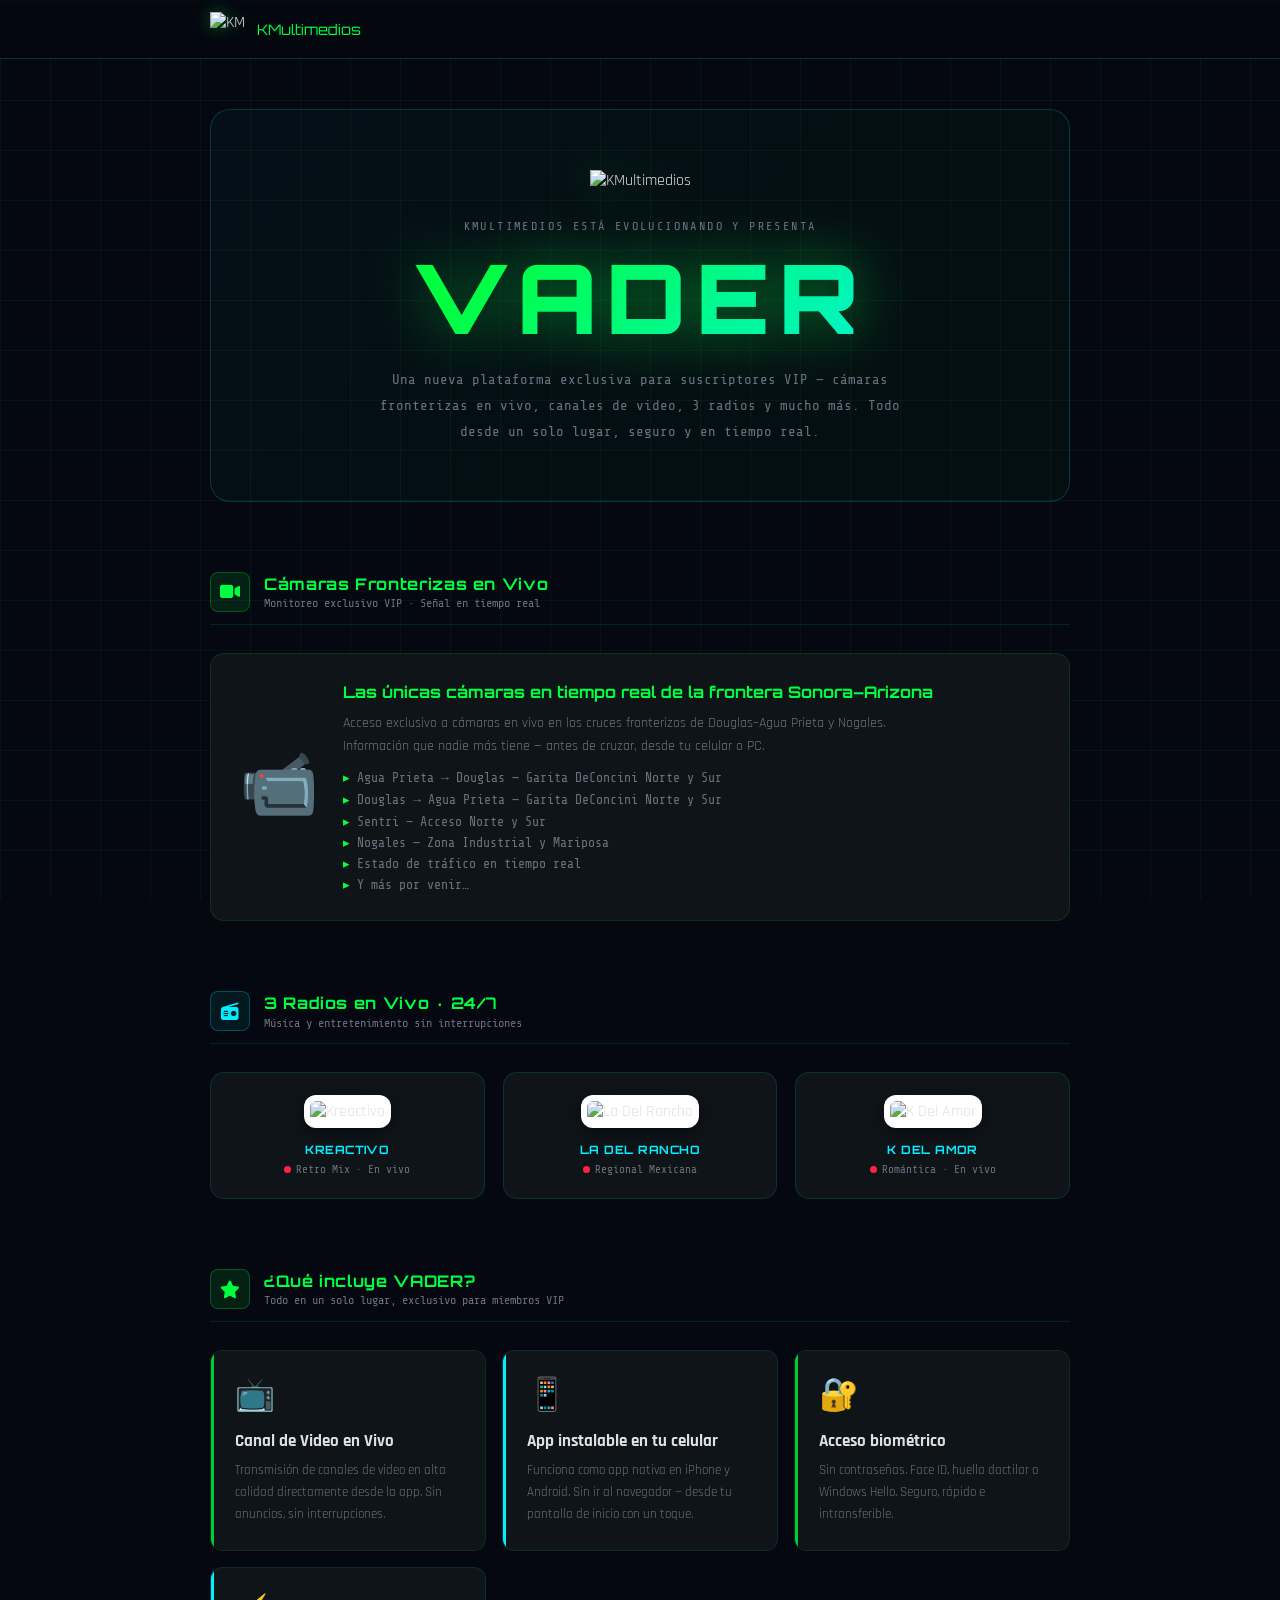
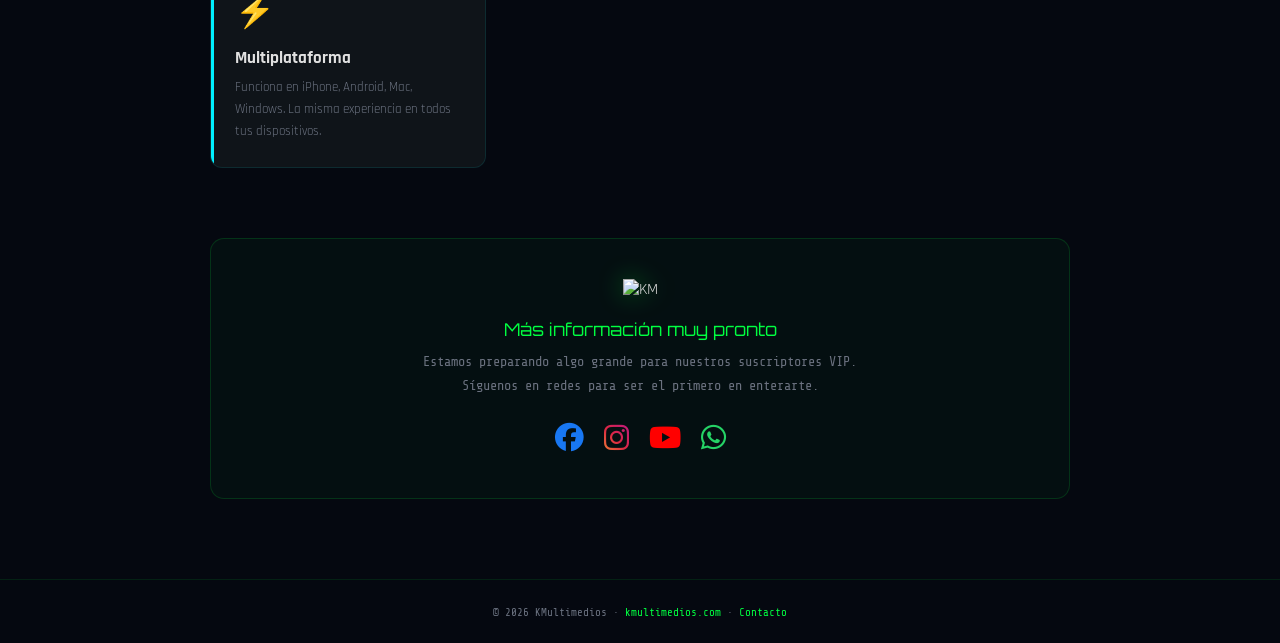
==== commit bf306654: "Fix novedades: agregar Agua Prieta-Douglas ambos sentidos y más por venir Co-Authored-By: Claude Son" ====
--- a/vader/novedades.html
+++ b/vader/novedades.html
@@ -167,10 +167,12 @@
         y Nogales. Información que nadie más tiene — antes de cruzar, desde tu celular o PC.
       </p>
       <ul>
-        <li>Garita DeConcini — Acceso Norte y Sur</li>
+        <li>Agua Prieta → Douglas — Garita DeConcini Norte y Sur</li>
+        <li>Douglas → Agua Prieta — Garita DeConcini Norte y Sur</li>
         <li>Sentri — Acceso Norte y Sur</li>
         <li>Nogales — Zona Industrial y Mariposa</li>
         <li>Estado de tráfico en tiempo real</li>
+        <li>Y más por venir…</li>
       </ul>
     </div>
   </div>
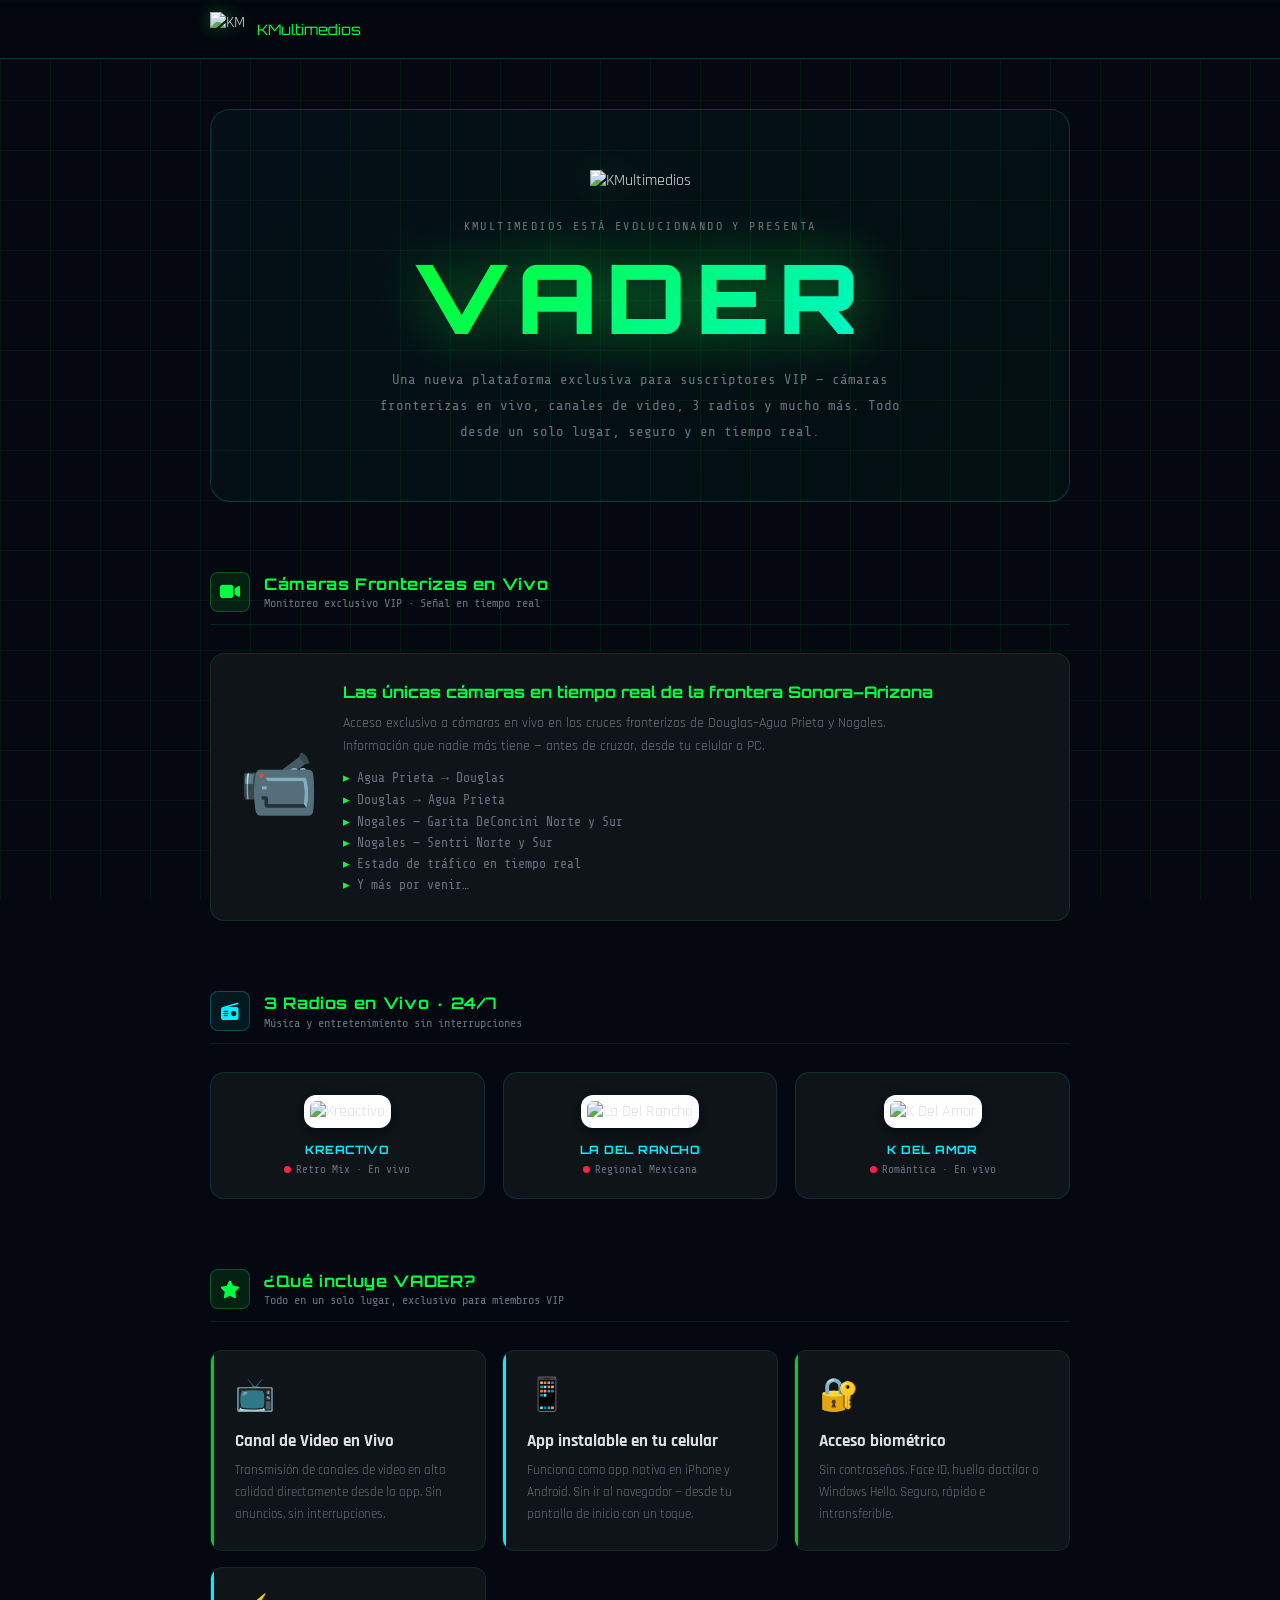
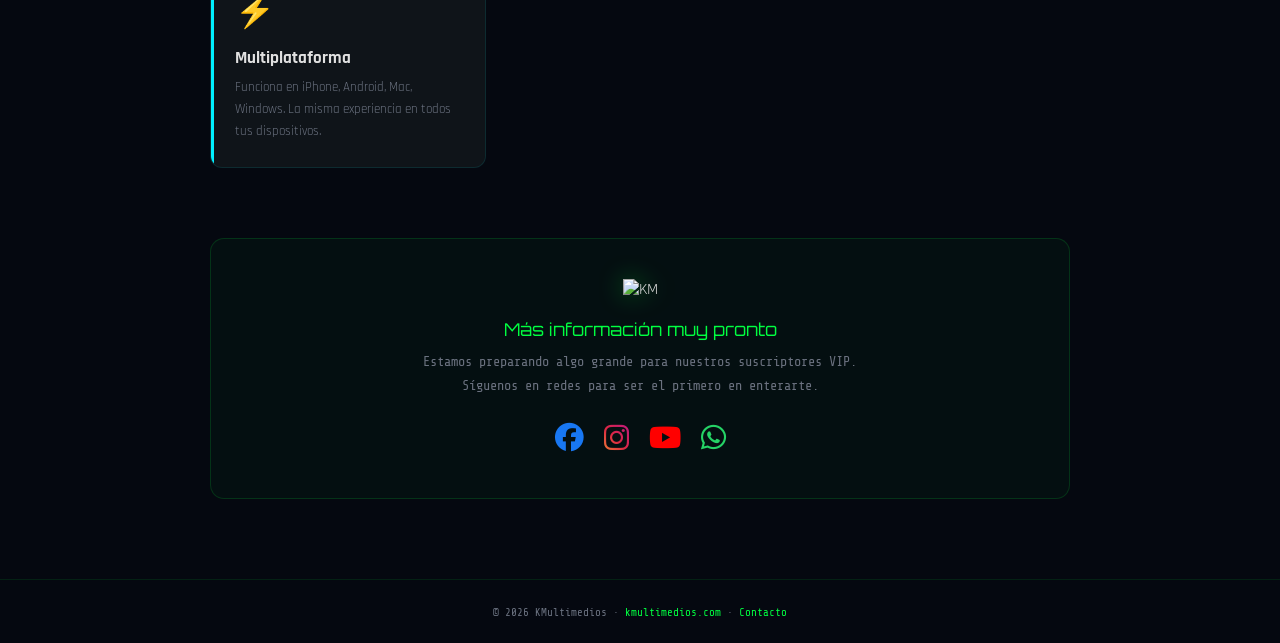
==== commit 75cb33d1: "Fix: corregir garitas - DeConcini es Nogales, no Douglas Co-Authored-By: Claude Sonnet 4.6 <noreply@" ====
--- a/vader/novedades.html
+++ b/vader/novedades.html
@@ -167,10 +167,10 @@
         y Nogales. Información que nadie más tiene — antes de cruzar, desde tu celular o PC.
       </p>
       <ul>
-        <li>Agua Prieta → Douglas — Garita DeConcini Norte y Sur</li>
-        <li>Douglas → Agua Prieta — Garita DeConcini Norte y Sur</li>
-        <li>Sentri — Acceso Norte y Sur</li>
-        <li>Nogales — Zona Industrial y Mariposa</li>
+        <li>Agua Prieta → Douglas</li>
+        <li>Douglas → Agua Prieta</li>
+        <li>Nogales — Garita DeConcini Norte y Sur</li>
+        <li>Nogales — Sentri Norte y Sur</li>
         <li>Estado de tráfico en tiempo real</li>
         <li>Y más por venir…</li>
       </ul>
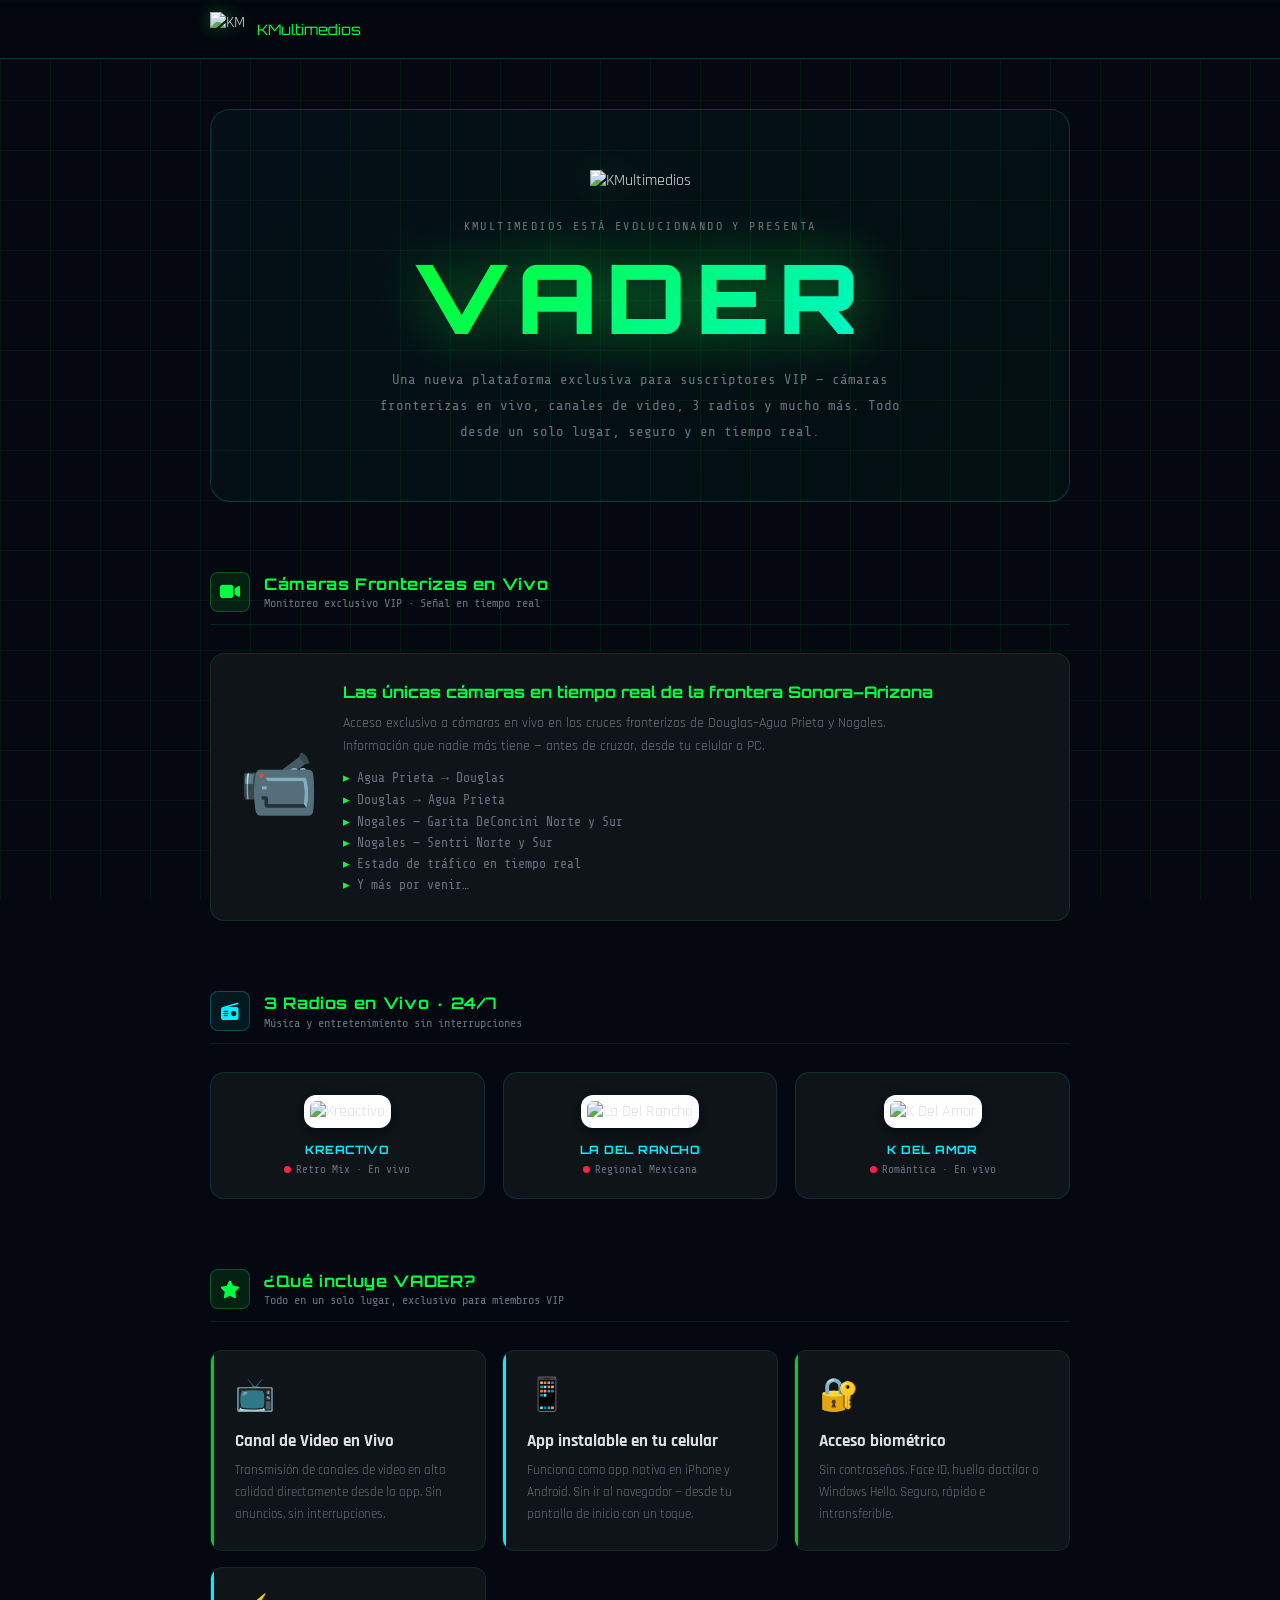
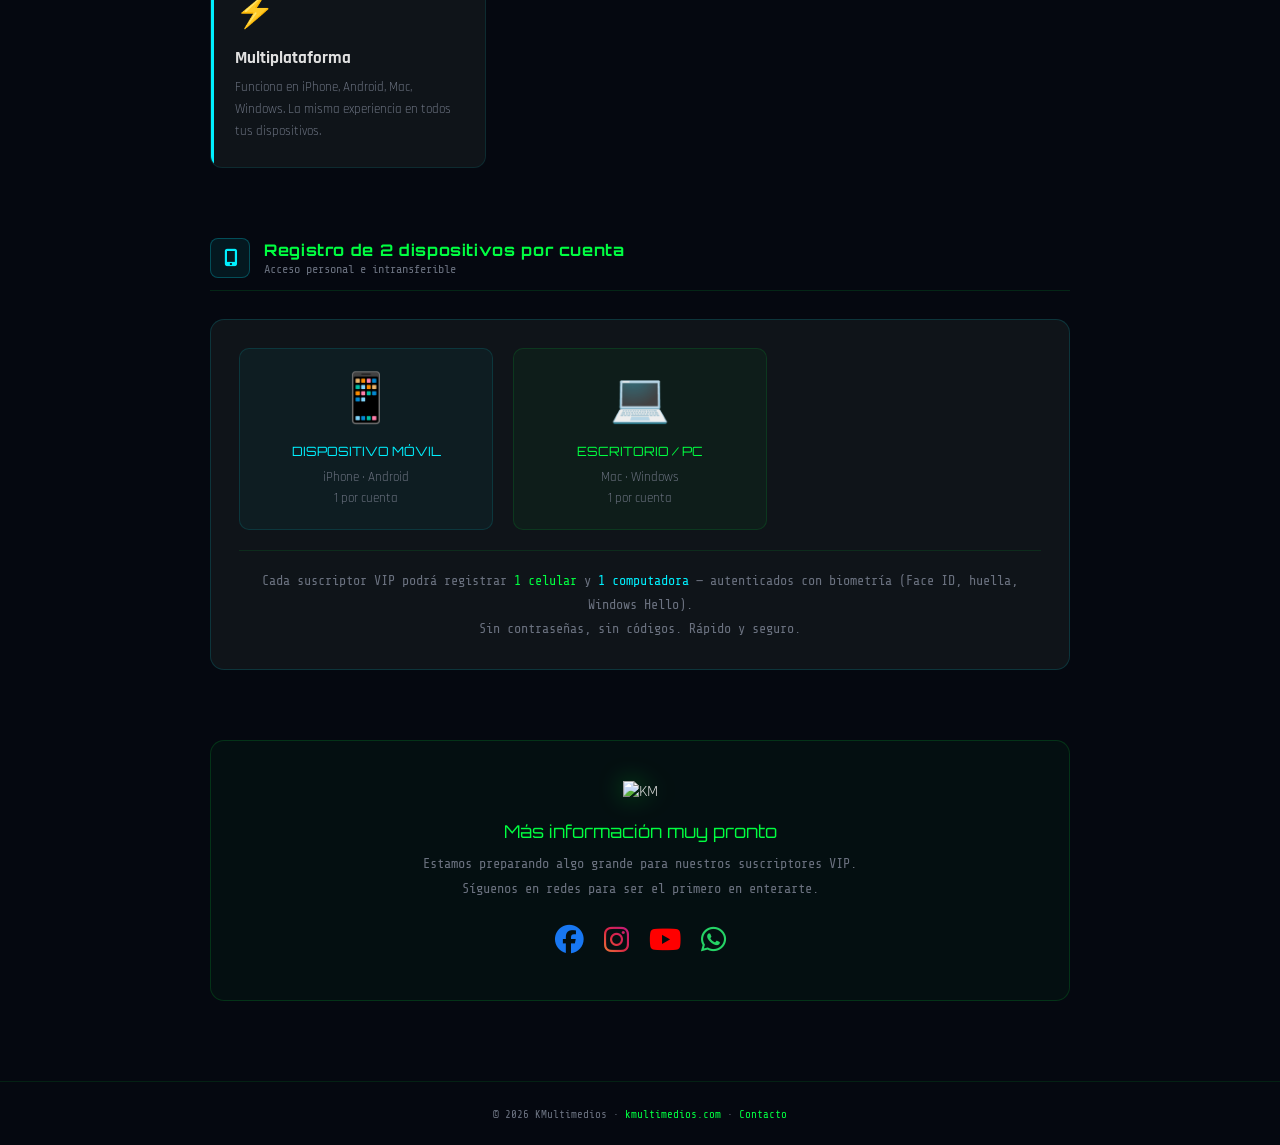
==== commit e8c25e73: "Add: sección registro 2 dispositivos (móvil + escritorio) Co-Authored-By: Claude Sonnet 4.6 <noreply" ====
--- a/vader/novedades.html
+++ b/vader/novedades.html
@@ -237,6 +237,42 @@
       <div class="card__icon">⚡</div>
       <h3>Multiplataforma</h3>
       <p>Funciona en iPhone, Android, Mac, Windows. La misma experiencia en todos tus dispositivos.</p>
+    </div>
+  </div>
+
+  <!-- 2 DISPOSITIVOS -->
+  <div class="sh">
+    <div class="sh__icon i-c"><i class="fas fa-mobile-alt"></i></div>
+    <div class="sh__info">
+      <h2>Registro de 2 dispositivos por cuenta</h2>
+      <p>Acceso personal e intransferible</p>
+    </div>
+  </div>
+
+  <div style="background:var(--surface);border:1px solid rgba(0,240,255,.15);
+    border-radius:14px;padding:28px;margin-bottom:70px;display:grid;
+    grid-template-columns:repeat(auto-fit,minmax(220px,1fr));gap:20px">
+    <div style="display:flex;flex-direction:column;align-items:center;text-align:center;
+      padding:20px;border-radius:10px;background:rgba(0,240,255,.04);
+      border:1px solid rgba(0,240,255,.12)">
+      <span style="font-size:3rem;margin-bottom:12px">📱</span>
+      <span style="font-family:'Orbitron',monospace;font-size:.8rem;color:var(--cyan);margin-bottom:8px">DISPOSITIVO MÓVIL</span>
+      <p style="font-size:.82rem;color:var(--muted);line-height:1.6">iPhone · Android<br>1 por cuenta</p>
+    </div>
+    <div style="display:flex;flex-direction:column;align-items:center;text-align:center;
+      padding:20px;border-radius:10px;background:rgba(0,255,65,.04);
+      border:1px solid rgba(0,255,65,.12)">
+      <span style="font-size:3rem;margin-bottom:12px">💻</span>
+      <span style="font-family:'Orbitron',monospace;font-size:.8rem;color:var(--green);margin-bottom:8px">ESCRITORIO / PC</span>
+      <p style="font-size:.82rem;color:var(--muted);line-height:1.6">Mac · Windows<br>1 por cuenta</p>
+    </div>
+    <div style="grid-column:1/-1;border-top:1px solid rgba(0,255,65,.1);padding-top:18px;
+      text-align:center">
+      <p style="font-size:.84rem;color:var(--muted);font-family:'Share Tech Mono',monospace;line-height:1.8">
+        Cada suscriptor VIP podrá registrar <span style="color:var(--green)">1 celular</span> y <span style="color:var(--cyan)">1 computadora</span> —
+        autenticados con biometría (Face ID, huella, Windows Hello).<br>
+        Sin contraseñas, sin códigos. Rápido y seguro.
+      </p>
     </div>
   </div>
 
